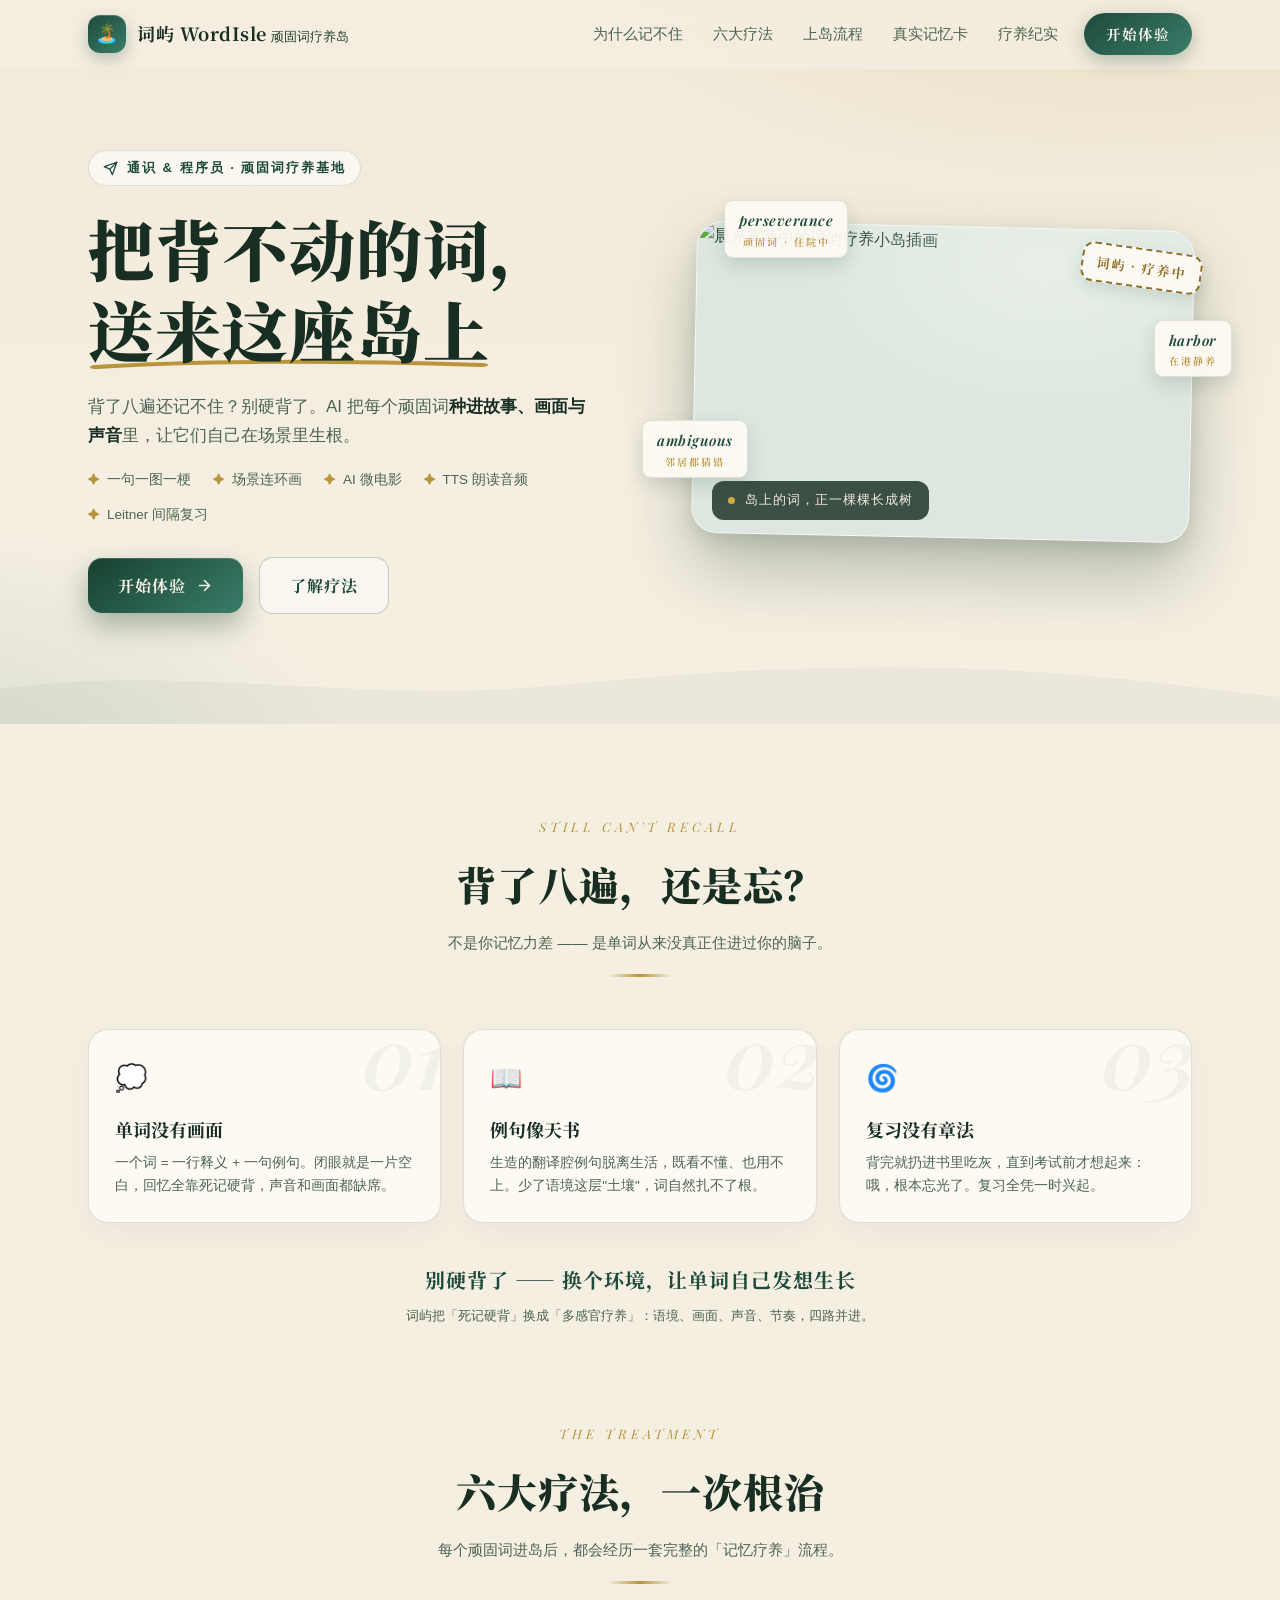
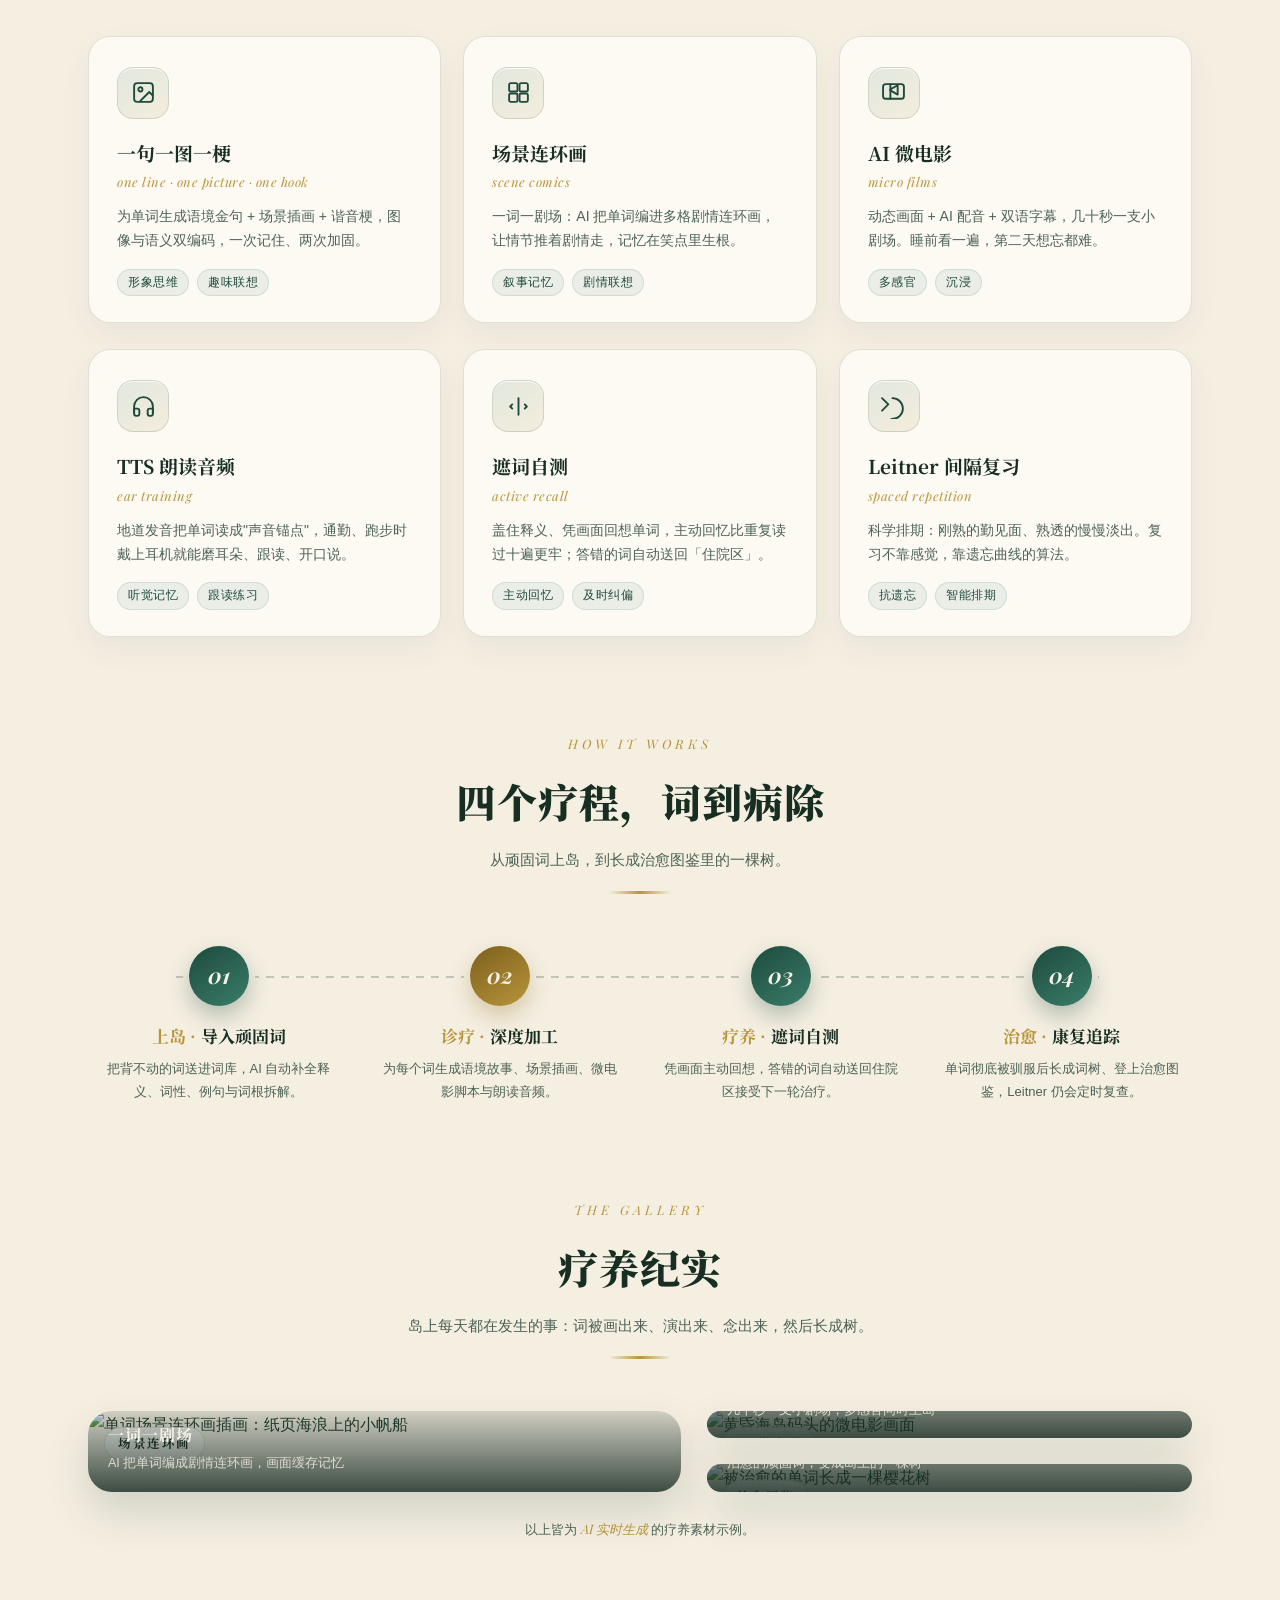
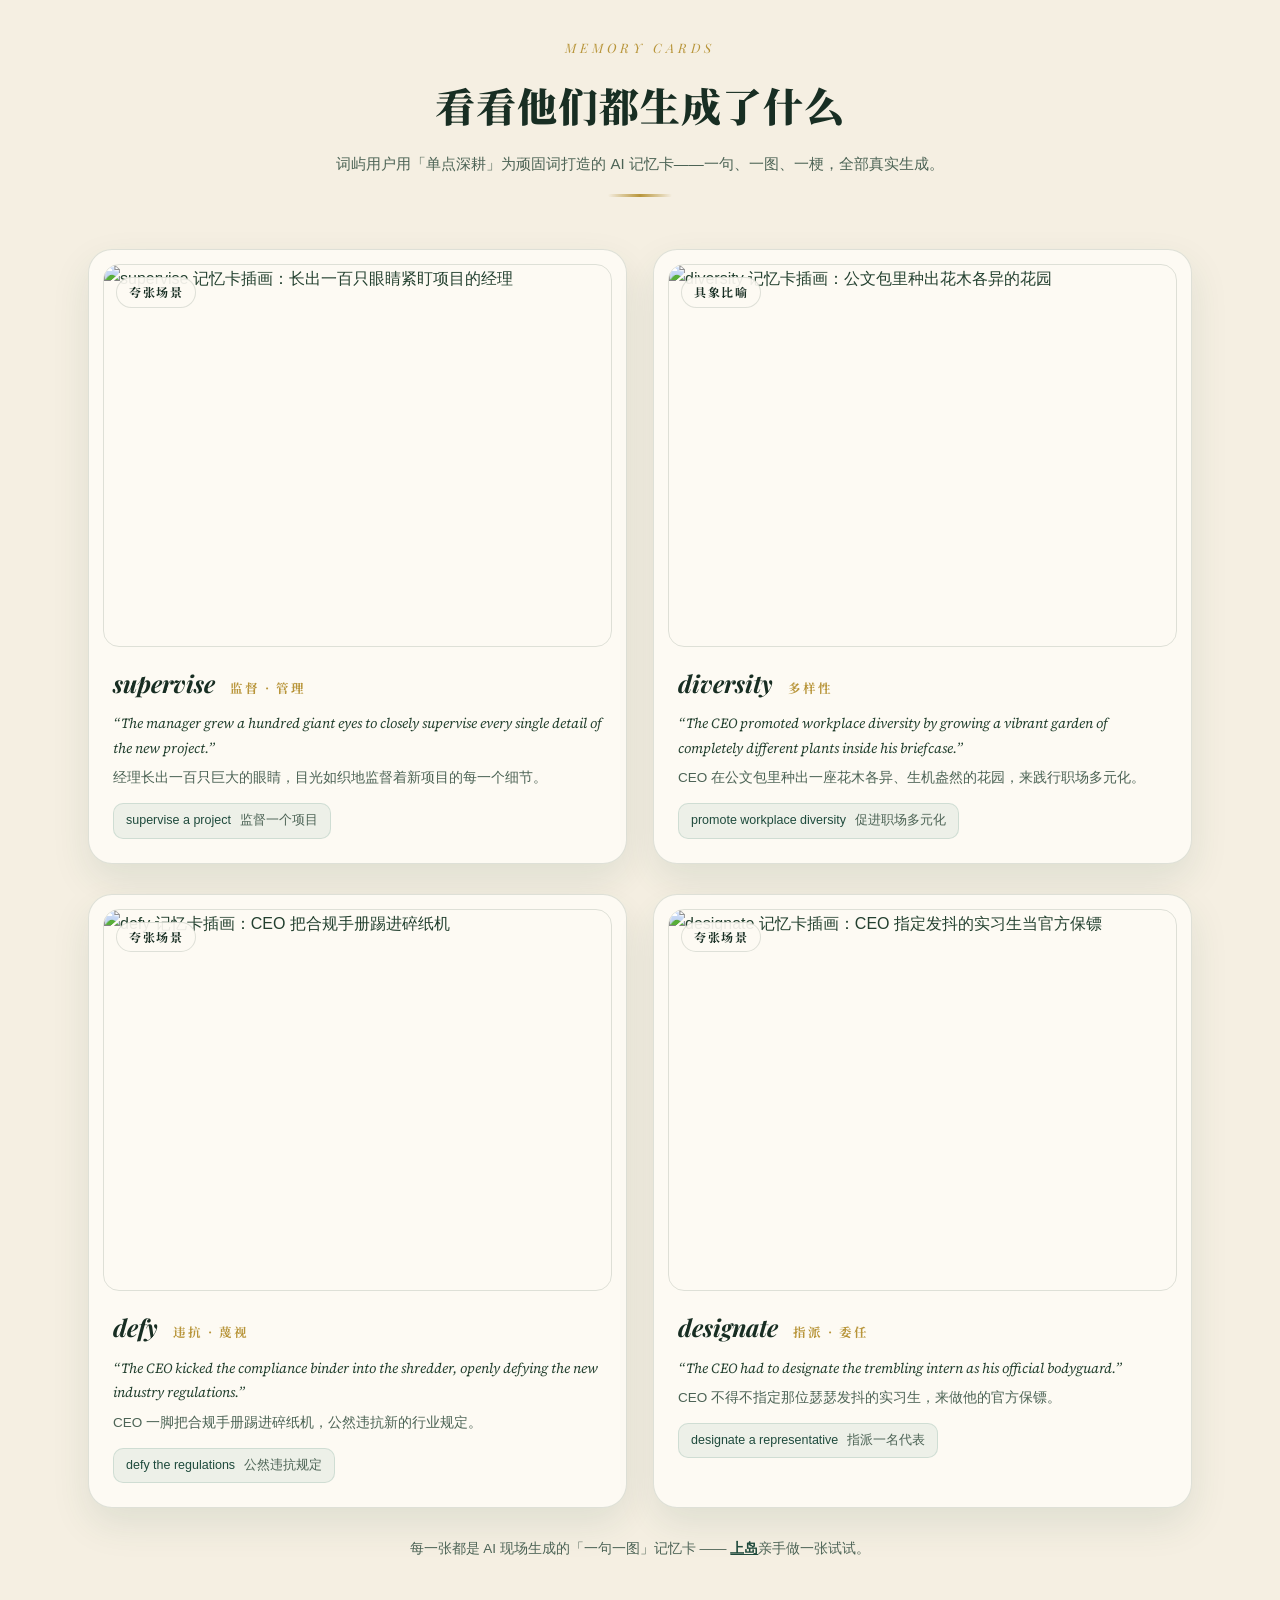
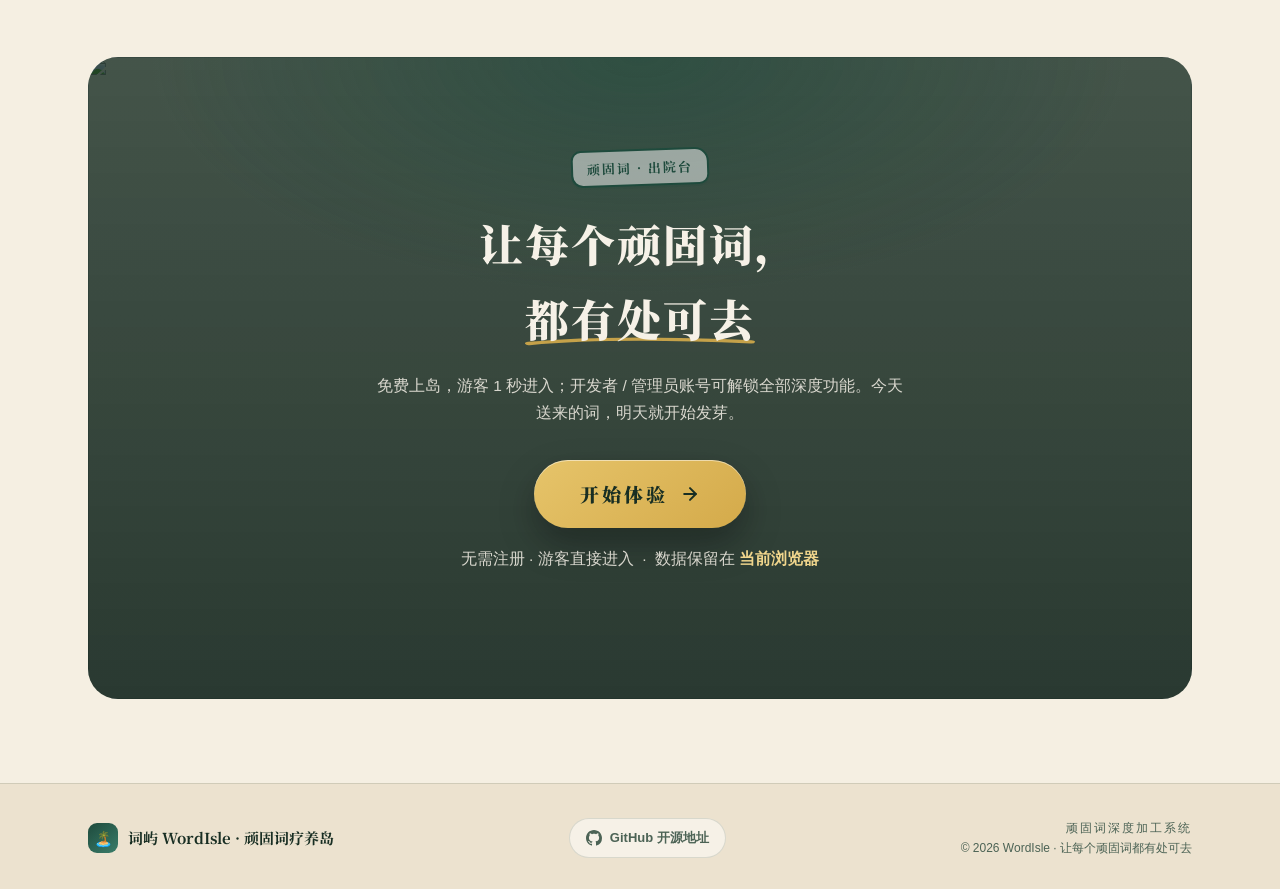
==== mvp/templates/landing.html @ 6ec4ca10 "feat(web): 新增产品落地页 + 登录页统一岛屿图鉴风格 + 桌面侧边栏折叠 - / 改为产品落地页（手绘岛屿图鉴风：hero/痛点/六大疗法/上岛流程/疗养纪实/真实记忆卡/底部开始体验），" ====
<!DOCTYPE html>
<html lang="zh-CN">
<head>
<meta charset="UTF-8">
<meta name="viewport" content="width=device-width, initial-scale=1.0, viewport-fit=cover">
<meta name="theme-color" content="#1e4a3c">
<meta name="description" content="词屿 WordIsle · 顽固词疗养岛 —— 背了八遍还记不住的顽固词，AI 把它们种进故事、画面与声音里生根。">
<link rel="icon" type="image/svg+xml" href="data:image/svg+xml,%3Csvg xmlns='http://www.w3.org/2000/svg' viewBox='0 0 32 32'%3E%3Crect width='32' height='32' rx='7' fill='%233a7d6a'/%3E%3Ccircle cx='22.5' cy='8.5' r='3' fill='%23f0d58c'/%3E%3Cpath d='M9 21.5c0-4.2 3.2-7.5 7-7.5s7 3.3 7 7.5z' fill='%23f5f5f7'/%3E%3Cpath d='M3 26c2.5 0 3.5-2 6-2s3.5 2 6 2 3.5-2 6-2 3.5 2 6 2' stroke='%23f5f5f7' stroke-width='1.6' fill='none' stroke-linecap='round' opacity='0.9'/%3E%3C/svg%3E">
<title>词屿 WordIsle · 顽固词疗养岛</title>
<link rel="preconnect" href="https://fonts.googleapis.com">
<link rel="preconnect" href="https://fonts.gstatic.com" crossorigin>
<link href="https://fonts.googleapis.com/css2?family=Playfair+Display:ital,wght@0,500;0,600;0,700;1,500&family=Source+Serif+4:ital,wght@0,400;0,500;1,400&family=Noto+Serif+SC:wght@500;600;700;900&display=swap" rel="stylesheet">
<style>
  /* ==========================================================
     词屿 WordIsle · 落地页设计系统
     手绘岛屿图鉴 —— 水彩纸 x 木刻版画 x 暖金印章
     ========================================================== */
  :root {
    --paper: #f5efe2;
    --paper-deep: #ece2cf;
    --card: #fdfaf3;
    --ink: #23402f;
    --ink-deep: #182e23;
    --ink-soft: #4c6355;
    --accent: #3a7d6a;
    --accent-deep: #1e4a3c;
    --gold: #b8953a;
    --gold-light: #d4aa4a;
    --gold-soft: rgba(184, 149, 58, 0.14);
    --line: rgba(35, 64, 47, 0.14);
    --line-strong: rgba(35, 64, 47, 0.24);
    --sea: #7fa8a0;
    --ease: cubic-bezier(0.22, 1, 0.36, 1);
    --serif: "Noto Serif SC", "Playfair Display", Georgia, "Songti SC", serif;
    --english: "Playfair Display", Georgia, serif;
  }

  * { box-sizing: border-box; margin: 0; padding: 0; }
  html { scroll-behavior: smooth; }
  body {
    font-family: -apple-system, BlinkMacSystemFont, "Segoe UI", "PingFang SC", "Microsoft YaHei", sans-serif;
    background: var(--paper);
    color: var(--ink);
    line-height: 1.7;
    -webkit-font-smoothing: antialiased;
    -moz-osx-font-smoothing: grayscale;
    overflow-x: hidden;
  }
  /* 水彩纸颗粒肌理 */
  body::before {
    content: ""; position: fixed; inset: 0; z-index: 0; pointer-events: none;
    background-image: url("data:image/svg+xml,%3Csvg viewBox='0 0 256 256' xmlns='http://www.w3.org/2000/svg'%3E%3Cfilter id='n'%3E%3CfeTurbulence type='fractalNoise' baseFrequency='0.85' numOctaves='4' stitchTiles='stitch'/%3E%3C/filter%3E%3Crect width='100%25' height='100%25' filter='url(%23n)' opacity='0.03'/%3E%3C/svg%3E");
    opacity: .7;
  }

  ::selection { background: var(--gold-light); color: var(--ink-deep); }
  img { max-width: 100%; display: block; }
  a { color: inherit; }
  .wrap { max-width: 1160px; margin: 0 auto; padding: 0 28px; }
  section[data-reveal] { scroll-margin-top: 84px; }

  .en { font-family: var(--english); }

  /* 印章徽章（岛屿图鉴的"盖章"气质） */
  .stamp {
    display: inline-flex; align-items: center; gap: 8px;
    font-family: var(--serif); font-weight: 700; font-size: 13px; letter-spacing: 2px;
    color: var(--accent-deep);
    border: 2px solid currentColor;
    padding: 6px 14px 5px;
    border-radius: 10px 14px 10px 12px;
    transform: rotate(-2deg);
    background: rgba(255,255,255,0.5);
    box-shadow: 0 2px 0 rgba(30,74,60,0.12);
  }
  .stamp.gold { color: #a17c28; }

  /* ============================ 顶部导航 ============================ */
  .site-nav {
    position: fixed; inset: 0 0 auto; z-index: 50;
    transition: background .3s var(--ease), box-shadow .3s var(--ease), border-color .3s var(--ease);
    background: rgba(245,239,226,0.72);
    backdrop-filter: blur(14px); -webkit-backdrop-filter: blur(14px);
    border-bottom: 1px solid transparent;
  }
  .site-nav.scrolled {
    background: rgba(249,245,236,0.92);
    border-bottom-color: var(--line);
    box-shadow: 0 6px 24px rgba(30,74,60,0.06);
  }
  .nav-inner {
    max-width: 1160px; margin: 0 auto; padding: 0 28px;
    height: 68px; display: flex; align-items: center; gap: 26px;
  }
  .nav-brand { display: flex; align-items: center; gap: 11px; margin-right: auto; text-decoration: none; }
  .nav-brand .nav-icon {
    width: 38px; height: 38px; flex: none; border-radius: 12px;
    display: flex; align-items: center; justify-content: center; font-size: 19px;
    background: linear-gradient(140deg, var(--accent-deep), var(--accent));
    box-shadow: 0 6px 16px rgba(30,74,60,0.28), inset 0 1px 0 rgba(255,255,255,0.2);
  }
  .nav-brand .nav-name { font-family: var(--serif); font-weight: 700; font-size: 18px; letter-spacing: .5px; color: var(--ink-deep); }
  .nav-brand .nav-name small { display: block; font-size: 10.5px; letter-spacing: 3px; color: var(--ink-soft); font-weight: 600; }
  .nav-links { display: flex; gap: 30px; align-items: center; }
  .nav-links a {
    font-size: 14.5px; color: var(--ink-soft); text-decoration: none; font-weight: 500;
    transition: color .2s var(--ease);
    position: relative;
  }
  .nav-links a::after {
    content: ""; position: absolute; left: 0; bottom: -5px; width: 0; height: 2px;
    background: var(--gold); border-radius: 2px; transition: width .25s var(--ease);
  }
  .nav-links a:hover { color: var(--ink-deep); }
  .nav-links a:hover::after { width: 100%; }

  .nav-cta {
    display: inline-flex; align-items: center; gap: 8px;
    font-family: var(--serif); font-weight: 700; font-size: 14.5px; letter-spacing: 1px;
    color: #f6f1e7; text-decoration: none;
    background: linear-gradient(140deg, var(--accent-deep), var(--accent));
    padding: 9px 22px; border-radius: 999px;
    box-shadow: 0 6px 18px rgba(30,74,60,0.3);
    transition: transform .2s var(--ease), box-shadow .2s var(--ease);
  }
  .nav-cta:hover { transform: translateY(-2px); box-shadow: 0 10px 24px rgba(30,74,60,0.36); }
  .nav-cta:active { transform: translateY(0); }

  /* ============================ Hero ============================ */
  .hero {
    position: relative; z-index: 1;
    padding: 150px 0 110px;
    background:
      radial-gradient(900px 460px at 88% -12%, rgba(184,149,58,0.16), transparent 62%),
      radial-gradient(760px 420px at -8% 108%, rgba(58,125,106,0.16), transparent 62%),
      linear-gradient(180deg, #f2ead9 0%, var(--paper) 70%);
  }
  .hero .wrap { display: grid; grid-template-columns: 1.05fr 0.95fr; gap: 56px; align-items: center; }

  .hero-copy .eyebrow {
    display: inline-flex; align-items: center; gap: 9px;
    font-size: 13px; font-weight: 600; letter-spacing: 2px; color: var(--accent-deep);
    background: rgba(255,255,255,0.6); border: 1px solid var(--line);
    padding: 6px 14px; border-radius: 999px; margin-bottom: 22px;
  }
  .hero-copy .eyebrow svg { width: 15px; height: 15px; }
  .hero h1 {
    font-family: var(--serif);
    font-size: clamp(40px, 5.4vw, 66px);
    font-weight: 900; line-height: 1.22; letter-spacing: 1px;
    color: var(--ink-deep);
  }
  .hero h1 .hl { position: relative; white-space: nowrap; }
  .hero h1 .hl::after {
    content: ""; position: absolute; left: 2px; right: 2px; bottom: 6px; height: 12px;
    background: url("data:image/svg+xml,%3Csvg viewBox='0 0 120 12' xmlns='http://www.w3.org/2000/svg' preserveAspectRatio='none'%3E%3Cpath d='M2 9 C 30 3, 70 2, 118 7' fill='none' stroke='%23b8953a' stroke-width='4' stroke-linecap='round'/%3E%3C/svg%3E") center/100% 100% no-repeat;
    z-index: -1;
  }
  .hero-sub { margin: 24px 0 10px; font-size: 17px; color: var(--ink-soft); max-width: 30em; }
  .hero-sub strong { color: var(--ink-deep); font-weight: 700; }
  .hero-points { list-style: none; display: flex; flex-wrap: wrap; gap: 12px 22px; margin: 18px 0 30px; }
  .hero-points li { font-size: 13.5px; color: var(--ink-soft); display: flex; align-items: center; gap: 7px; }
  .hero-points li::before { content: "✦"; color: var(--gold); font-size: 12px; }

  .btn-row { display: flex; align-items: center; gap: 16px; flex-wrap: wrap; }
  .btn {
    display: inline-flex; align-items: center; gap: 10px;
    font-family: var(--serif); font-weight: 700; font-size: 16px; letter-spacing: 1px;
    text-decoration: none; border-radius: 14px; cursor: pointer;
    padding: 14px 30px; transition: transform .2s var(--ease), box-shadow .2s var(--ease), background .2s;
    border: none;
  }
  .btn svg { width: 17px; height: 17px; transition: transform .25s var(--ease); }
  .btn-primary {
    color: #f7f2e6;
    background: linear-gradient(140deg, #17402f, var(--accent));
    box-shadow: 0 12px 28px rgba(23,64,47,0.35), inset 0 1px 0 rgba(255,255,255,0.16);
  }
  .btn-primary:hover { transform: translateY(-3px); box-shadow: 0 16px 34px rgba(23,64,47,0.42); }
  .btn-primary:hover svg { transform: translateX(3px); }
  .btn-ghost {
    color: var(--accent-deep);
    background: rgba(255,255,255,0.5);
    border: 1.5px solid var(--line-strong);
  }
  .btn-ghost:hover { background: #fff; transform: translateY(-3px); box-shadow: 0 10px 24px rgba(30,74,60,0.1); }

  /* Hero 右侧 —— 岛屿插画卡 */
  .hero-art { position: relative; }
  .hero-art .frame {
    position: relative; border-radius: 26px; overflow: hidden;
    border: 1px solid rgba(255,255,255,0.7);
    box-shadow: 0 34px 70px rgba(23,57,41,0.28), 0 8px 20px rgba(23,57,41,0.12);
    transform: rotate(1.2deg);
    background: #dde7df;
  }
  .hero-art .frame::after { /* 画框内纸张颗粒光晕 */
    content: ""; position: absolute; inset: 0;
    background: radial-gradient(420px 260px at 70% 12%, rgba(255,255,255,0.35), transparent 60%);
    pointer-events: none;
  }
  .hero-art .frame img { width: 100%; aspect-ratio: 16/10; object-fit: cover; }
  .hero-art .caption {
    position: absolute; left: 18px; bottom: 18px; z-index: 2;
    display: flex; align-items: center; gap: 10px;
    background: rgba(24,46,35,0.82); color: #f2ead9;
    padding: 9px 16px; border-radius: 12px; font-size: 12.5px; letter-spacing: 1px;
    backdrop-filter: blur(6px);
  }
  .hero-art .caption .dot { width: 7px; height: 7px; border-radius: 50%; background: var(--gold-light); }

  .art-stamp { /* 盖在画框上的章 */
    position: absolute; top: 22px; right: -10px; z-index: 3;
    transform: rotate(8deg);
    font-family: var(--serif); font-weight: 700; font-size: 13px; letter-spacing: 2px;
    color: #8f6f2a;
    border: 2px dashed currentColor; border-radius: 12px;
    padding: 7px 13px;
    background: rgba(253,250,243,0.92);
    box-shadow: 0 6px 16px rgba(30,74,60,0.14);
  }

  /* 漂浮单词纸条 */
  .word-chip {
    position: absolute; z-index: 3;
    display: inline-block;
    font-family: var(--english); font-style: italic; font-weight: 600;
    color: var(--accent-deep);
    background: rgba(253,250,243,0.94);
    border: 1px solid var(--line);
    border-radius: 9px; padding: 7px 14px;
    font-size: 14.5px; letter-spacing: .5px;
    box-shadow: 0 8px 18px rgba(30,74,60,0.16);
    animation: drift 6.5s ease-in-out infinite;
  }
  .word-chip small { display: block; text-align: center; font-family: var(--serif); font-size: 10px; font-style: normal; color: var(--gold); letter-spacing: 2px; }
  .chip-1 { top: -26px; left: 6%; animation-delay: -1.2s; }
  .chip-2 { bottom: 60px; left: -52px; animation-delay: -3.8s; }
  .chip-3 { top: 30%; right: -40px; animation-delay: -2.4s; }
  @keyframes drift {
    0%, 100% { transform: translateY(0) rotate(-1.5deg); }
    50%      { transform: translateY(-9px) rotate(1.5deg); }
  }

  /* 底部海浪剪影 */
  .hero .sea {
    position: absolute; left: 0; right: 0; bottom: -1px; z-index: 1;
    height: 96px; pointer-events: none; opacity: .9;
  }
  .hero .sea .wave { fill: rgba(23,57,41,0.05); animation: waveDrift 12s ease-in-out infinite alternate; }
  @keyframes waveDrift { from { transform: translateX(-16px); } to { transform: translateX(16px); } }

  /* ============================ 分区标题 ============================ */
  .sec-head { text-align: center; max-width: 620px; margin: 0 auto 52px; }
  .sec-eyebrow {
    font-family: var(--english); font-size: 13px; letter-spacing: 4px; text-transform: uppercase;
    color: var(--gold); font-style: italic; display: block; margin-bottom: 12px;
  }
  .sec-head h2 { font-family: var(--serif); font-size: clamp(28px, 3.6vw, 40px); font-weight: 900; letter-spacing: 1px; color: var(--ink-deep); }
  .sec-head p { margin-top: 12px; color: var(--ink-soft); font-size: 15px; }
  .sec-head .rule {
    width: 64px; height: 3px; margin: 18px auto 0; border-radius: 3px;
    background: linear-gradient(90deg, transparent, var(--gold), transparent);
  }

  /* ============================ 痛点带 ============================ */
  .pain { position: relative; z-index: 1; background: var(--paper); padding: 92px 0 0; }
  .pain-grid { display: grid; grid-template-columns: repeat(3, 1fr); gap: 22px; }
  .pain-card {
    background: var(--card); border: 1px solid var(--line);
    border-radius: 20px; padding: 26px 26px 24px;
    box-shadow: 0 10px 26px rgba(30,74,60,0.05);
    position: relative; overflow: hidden;
  }
  .pain-card::before {
    content: attr(data-no); position: absolute; right: -6px; top: -18px;
    font-family: var(--english); font-style: italic; font-size: 86px; font-weight: 600;
    color: rgba(30,74,60,0.05); line-height: 1;
  }
  .pain-card .pain-icon { font-size: 26px; margin-bottom: 14px; display: block; }
  .pain-card h3 { font-family: var(--serif); font-size: 18px; font-weight: 700; color: var(--ink-deep); margin-bottom: 8px; }
  .pain-card p { font-size: 13.5px; color: var(--ink-soft); }
  .pain-turn {
    margin-top: 40px; text-align: center; font-family: var(--serif);
    font-size: 20px; font-weight: 700; color: var(--accent-deep); letter-spacing: 1px;
  }
  .pain-turn small { display: block; font-family: -apple-system, BlinkMacSystemFont, "Segoe UI", "PingFang SC", sans-serif; font-size: 13px; font-weight: 500; color: var(--ink-soft); margin-top: 8px; letter-spacing: 0; }

  /* ============================ 疗法（核心特色） ============================ */
  .therapy { position: relative; z-index: 1; padding: 96px 0 0; }
  .therapy-grid { display: grid; grid-template-columns: repeat(3, 1fr); gap: 26px 22px; }
  .tx-card {
    background: var(--card); border: 1px solid var(--line);
    border-radius: 22px; padding: 30px 28px 26px;
    position: relative;
    box-shadow: 0 12px 30px rgba(30,74,60,0.06);
    transition: transform .3s var(--ease), box-shadow .3s var(--ease), border-color .3s;
  }
  .tx-card:hover { transform: translateY(-6px); box-shadow: 0 22px 44px rgba(30,74,60,0.12); border-color: rgba(184,149,58,0.4); }
  .tx-icon {
    width: 52px; height: 52px; border-radius: 16px;
    display: flex; align-items: center; justify-content: center;
    background: linear-gradient(145deg, rgba(58,125,106,0.14), rgba(184,149,58,0.12));
    border: 1px solid var(--line);
    color: var(--accent-deep); margin-bottom: 18px;
    box-shadow: inset 0 1px 0 rgba(255,255,255,0.8);
  }
  .tx-icon svg { width: 25px; height: 25px; }
  .tx-card h3 { font-family: var(--serif); font-size: 19px; font-weight: 700; color: var(--ink-deep); }
  .tx-card .tx-en { font-family: var(--english); font-style: italic; font-size: 13px; color: var(--gold); letter-spacing: .5px; display: block; margin-top: 2px; }
  .tx-card p { margin-top: 12px; font-size: 14px; color: var(--ink-soft); }
  .tx-tags { margin-top: 16px; display: flex; flex-wrap: wrap; gap: 8px; }
  .tx-tags span {
    font-size: 11.5px; color: var(--accent-deep);
    background: rgba(58,125,106,0.09); border: 1px solid rgba(58,125,106,0.16);
    border-radius: 999px; padding: 3px 10px; letter-spacing: .5px;
  }

  /* ============================ 工作原理 ============================ */
  .process { position: relative; z-index: 1; padding: 96px 0 0; }
  .proc-track { position: relative; display: grid; grid-template-columns: repeat(4, 1fr); gap: 20px; }
  .proc-track::before { /* 连接线 */
    content: ""; position: absolute; top: 30px; left: 8%; right: 8%;
    height: 2px; background: repeating-linear-gradient(90deg, var(--line-strong) 0 8px, transparent 8px 15px);
  }
  .proc-step { position: relative; text-align: center; padding: 0 8px; }
  .proc-num {
    width: 60px; height: 60px; margin: 0 auto 16px; position: relative; z-index: 1;
    border-radius: 50%;
    display: flex; align-items: center; justify-content: center;
    font-family: var(--english); font-style: italic; font-weight: 700; font-size: 22px;
    color: #f6f1e7;
    background: linear-gradient(145deg, var(--accent-deep), var(--accent));
    box-shadow: 0 10px 22px rgba(30,74,60,0.3), 0 0 0 6px var(--paper);
  }
  .proc-step:nth-child(2) .proc-num { background: linear-gradient(145deg, #7c5f1d, var(--gold)); box-shadow: 0 10px 22px rgba(140,105,30,0.3), 0 0 0 6px var(--paper); }
  .proc-step h3 { font-family: var(--serif); font-size: 17px; font-weight: 700; color: var(--ink-deep); }
  .proc-step h3 span { color: var(--gold); margin-right: 5px; }
  .proc-step p { margin-top: 8px; font-size: 13px; color: var(--ink-soft); }

  /* ============================ 疗养纪实 ============================ */
  .gallery { position: relative; z-index: 1; padding: 96px 0 0; }
  .gallery-grid { display: grid; grid-template-columns: 1.1fr 0.9fr; gap: 26px; }
  .gal-card { position: relative; border-radius: 24px; overflow: hidden; box-shadow: 0 20px 44px rgba(23,57,41,0.16); }
  .gal-card.big { grid-row: span 2; }
  .gal-card img { width: 100%; height: 100%; object-fit: cover; transition: transform .6s var(--ease); }
  .gal-card:hover img { transform: scale(1.04); }
  .gal-card .gal-tag {
    position: absolute; top: 16px; left: 16px; z-index: 2;
    font-family: var(--serif); font-size: 12.5px; font-weight: 700; letter-spacing: 1.5px;
    color: var(--ink-deep); background: rgba(253,250,243,0.92);
    border: 1px solid var(--line); border-radius: 999px; padding: 5px 13px;
  }
  .gal-card .gal-cap {
    position: absolute; left: 0; right: 0; bottom: 0; z-index: 2;
    padding: 30px 20px 16px;
    background: linear-gradient(180deg, transparent, rgba(20,40,31,0.82));
    color: #f6f1e7;
  }
  .gal-card .gal-cap strong { display: block; font-family: var(--serif); font-size: 16px; letter-spacing: 1px; }
  .gal-card .gal-cap span { font-size: 12.5px; opacity: .82; }
  .gallery .gal-note { text-align: center; margin-top: 26px; font-size: 13px; color: var(--ink-soft); }
  .gallery .gal-note em { font-family: var(--english); color: var(--gold); font-style: italic; }

  /* ============================ 真实记忆卡 ============================ */
  .cards { position: relative; z-index: 1; padding: 96px 0 0; }
  .cards-grid { display: grid; grid-template-columns: repeat(2, 1fr); gap: 30px 26px; }
  .mc {
    background: var(--card);
    border: 1px solid var(--line);
    border-radius: 24px;
    padding: 14px 14px 20px;
    box-shadow: 0 16px 38px rgba(30, 74, 60, 0.10);
    transition: transform .35s var(--ease), box-shadow .35s var(--ease);
  }
  .mc:nth-child(odd)  { transform: rotate(-1deg); }
  .mc:nth-child(even) { transform: rotate(1deg); }
  .mc:hover { transform: rotate(0) translateY(-6px); box-shadow: 0 26px 52px rgba(30, 74, 60, 0.16); }
  .mc-frame { position: relative; border-radius: 16px; overflow: hidden; border: 1px solid var(--line); }
  .mc-frame img { width: 100%; aspect-ratio: 4/3; object-fit: cover; }
  .mc-tag {
    position: absolute; top: 12px; left: 12px;
    font-family: var(--serif); font-size: 12px; font-weight: 700; letter-spacing: 1.5px;
    color: var(--ink-deep); background: rgba(253, 250, 243, 0.92);
    border: 1px solid var(--line); border-radius: 999px; padding: 4px 12px;
  }
  .mc-body { padding: 16px 10px 4px; }
  .mc-word { font-family: var(--english); font-style: italic; font-weight: 700; font-size: 24px; color: var(--ink-deep); }
  .mc-word small { font-family: var(--serif); font-style: normal; font-size: 12.5px; color: var(--gold); letter-spacing: 2px; margin-left: 9px; }
  .mc-en {
    margin-top: 8px;
    font-family: "Source Serif 4", var(--serif); font-style: italic; font-size: 14px;
    color: var(--ink); line-height: 1.75;
  }
  .mc-zh { margin-top: 7px; font-size: 13.5px; color: var(--ink-soft); }
  .mc-colloc {
    margin-top: 13px; display: inline-flex; align-items: center; gap: 9px; flex-wrap: wrap;
    font-size: 12.5px; color: var(--accent-deep);
    background: rgba(58, 125, 106, 0.08); border: 1px solid rgba(58, 125, 106, 0.16);
    border-radius: 10px; padding: 6px 12px;
  }
  .mc-colloc i { font-style: normal; color: var(--ink-soft); }
  .cards-note { text-align: center; margin-top: 30px; font-size: 13.5px; color: var(--ink-soft); }
  .cards-note a { color: var(--accent-deep); font-weight: 600; }
  @media (max-width: 760px) {
    .cards-grid { grid-template-columns: 1fr; }
  }

  /* ============================ 最终 CTA ============================ */
  .cta-final { position: relative; z-index: 1; padding: 96px 0 84px; }
  .cta-panel {
    position: relative; border-radius: 30px; overflow: hidden;
    padding: 92px 30px;
    text-align: center; color: #f6f1e7;
  }
  .cta-panel .bg { position: absolute; inset: 0; }
  .cta-panel .bg img { width: 100%; height: 100%; object-fit: cover; }
  .cta-panel .veil {
    position: absolute; inset: 0;
    background:
      radial-gradient(700px 340px at 50% 0%, rgba(30,74,60,0.55), transparent 70%),
      linear-gradient(180deg, rgba(18,40,30,0.78), rgba(13,32,24,0.88));
  }
  .cta-inner { position: relative; z-index: 2; max-width: 640px; margin: 0 auto; }
  .cta-inner h2 { font-family: var(--serif); font-size: clamp(30px, 4vw, 44px); font-weight: 900; letter-spacing: 2px; }
  .cta-inner h2 .hl { position: relative; white-space: nowrap; }
  .cta-inner h2 .hl::after {
    content: ""; position: absolute; left: 0; right: 0; bottom: 4px; height: 10px;
    background: url("data:image/svg+xml,%3Csvg viewBox='0 0 120 12' xmlns='http://www.w3.org/2000/svg' preserveAspectRatio='none'%3E%3Cpath d='M2 9 C 30 3, 70 2, 118 7' fill='none' stroke='%23d4aa4a' stroke-width='4' stroke-linecap='round'/%3E%3C/svg%3E") center/100% 100% no-repeat;
    z-index: -1; opacity: .9;
  }
  .cta-inner > p { margin: 18px auto 34px; font-size: 15.5px; color: rgba(246,241,231,0.85); max-width: 34em; }
  .btn-gold {
    display: inline-flex; align-items: center; gap: 12px;
    font-family: var(--serif); font-weight: 900; font-size: 19px; letter-spacing: 3px;
    color: var(--ink-deep); text-decoration: none;
    background: linear-gradient(140deg, #e6c46a, var(--gold-light));
    padding: 18px 46px; border-radius: 999px;
    box-shadow: 0 16px 36px rgba(0,0,0,0.32), inset 0 1px 0 rgba(255,255,255,0.5);
    transition: transform .2s var(--ease), box-shadow .2s var(--ease);
  }
  .btn-gold:hover { transform: translateY(-3px) scale(1.02); box-shadow: 0 22px 44px rgba(0,0,0,0.4), inset 0 1px 0 rgba(255,255,255,0.5); }
  .btn-gold svg { width: 20px; height: 20px; transition: transform .25s var(--ease); }
  .btn-gold:hover svg { transform: translateX(4px); }
  .cta-note { margin-top: 22px; font-size: 13px; color: rgba(246,241,231,0.72); }
  .cta-note b { color: #f0d58c; font-weight: 600; }

  /* ============================ 页脚 ============================ */
  .site-footer {
    position: relative; z-index: 1;
    border-top: 1px solid var(--line);
    background: var(--paper-deep);
    padding: 34px 0 calc(30px + env(safe-area-inset-bottom));
  }
  .footer-inner {
    max-width: 1160px; margin: 0 auto; padding: 0 28px;
    display: flex; align-items: center; justify-content: space-between; gap: 16px; flex-wrap: wrap;
  }
  .footer-brand { display: flex; align-items: center; gap: 10px; font-family: var(--serif); font-weight: 700; color: var(--ink-deep); font-size: 15px; }
  .footer-brand .nav-icon {
    width: 30px; height: 30px; border-radius: 9px; display: flex; align-items: center; justify-content: center; font-size: 15px;
    background: linear-gradient(140deg, var(--accent-deep), var(--accent));
  }
  .footer-meta { text-align: right; }
  .footer-meta p { font-size: 12px; color: var(--ink-soft); }
  .footer-meta p:first-child { letter-spacing: 2px; }
  .footer-gh {
    display: inline-flex; align-items: center; gap: 8px;
    font-size: 13px; font-weight: 600; color: var(--ink-soft); text-decoration: none;
    padding: 8px 16px; border: 1px solid var(--line); border-radius: 999px;
    background: rgba(255, 255, 255, 0.5);
    transition: color .2s var(--ease), border-color .2s var(--ease), transform .2s var(--ease);
  }
  .footer-gh svg { width: 16px; height: 16px; }
  .footer-gh:hover { color: var(--ink-deep); border-color: var(--accent); transform: translateY(-2px); }

  /* ============================ 进场动画 ============================ */
  [data-reveal] { opacity: 0; transform: translateY(26px); transition: opacity .7s var(--ease), transform .7s var(--ease); }
  [data-reveal].in { opacity: 1; transform: none; }
  [data-reveal="left"] { transform: translateX(-30px); }
  [data-reveal="right"] { transform: translateX(30px); }
  [data-reveal].in { transform: none; }

  /* ============================ 响应式 ============================ */
  @media (max-width: 1024px) {
    .hero .wrap { grid-template-columns: 1fr; gap: 44px; }
    .hero-art { max-width: 620px; margin: 0 auto; }
    .hero-art .frame { transform: none; }
    .chip-2 { left: -10px; }
    .chip-3 { right: -10px; }
    .therapy-grid { grid-template-columns: repeat(2, 1fr); }
  }
  @media (max-width: 880px) {
    .nav-links { display: none; }
    .pain-grid { grid-template-columns: 1fr; }
    .proc-track { grid-template-columns: 1fr 1fr; row-gap: 36px; }
    .proc-track::before { display: none; }
    .gallery-grid { grid-template-columns: 1fr; }
    .gal-card.big { grid-row: auto; }
    .gal-card img { height: 260px; }
    .cta-panel { padding: 70px 22px; }
  }
  @media (max-width: 560px) {
    .wrap { padding: 0 20px; }
    .nav-inner { padding: 0 20px; height: 62px; }
    .hero { padding: 118px 0 80px; }
    .hero h1 { font-size: 38px; }
    .hero-points { gap: 10px 14px; }
    .btn { width: 100%; justify-content: center; }
    .therapy-grid { grid-template-columns: 1fr; }
    .proc-track { grid-template-columns: 1fr; }
    .footer-inner { justify-content: center; text-align: center; }
    .footer-meta { text-align: center; }
  }

  @media (prefers-reduced-motion: reduce) {
    html { scroll-behavior: auto; }
    *, *::before, *::after {
      animation-duration: 0.01ms !important;
      animation-iteration-count: 1 !important;
      transition-duration: 0.01ms !important;
    }
    [data-reveal] { opacity: 1 !important; transform: none !important; }
  }
</style>
</head>
<body>

<!-- ============================ 导航 ============================ -->
<header class="site-nav" id="site-nav">
  <div class="nav-inner">
    <a class="nav-brand" href="#top" aria-label="词屿 WordIsle 首页">
      <div class="nav-icon">🏝️</div>
      <div>
        <span class="nav-name">词屿 WordIsle</span>
        <small>顽固词疗养岛</small>
      </div>
    </a>
    <nav class="nav-links" aria-label="页面导航">
      <a href="#pain">为什么记不住</a>
      <a href="#therapy">六大疗法</a>
      <a href="#how">上岛流程</a>
      <a href="#showcase">真实记忆卡</a>
      <a href="#gallery">疗养纪实</a>
    </nav>
    <a class="nav-cta" href="/login">开始体验</a>
  </div>
</header>

<main id="top">
  <!-- ============================ Hero ============================ -->
  <section class="hero">
    <div class="wrap">
      <div class="hero-copy">
        <span class="eyebrow">
          <svg viewBox="0 0 24 24" fill="none" stroke="currentColor" stroke-width="2" stroke-linecap="round" stroke-linejoin="round"><path d="M22 2 11 13"/><path d="M22 2 15 22l-4-9-9-4Z"/></svg>
          通识 & 程序员 · 顽固词疗养基地
        </span>
        <h1>把背不动的词，<br><span class="hl">送来这座岛上</span></h1>
        <p class="hero-sub">背了八遍还记不住？别硬背了。AI 把每个顽固词<strong>种进故事、画面与声音</strong>里，让它们自己在场景里生根。</p>
        <ul class="hero-points">
          <li>一句一图一梗</li>
          <li>场景连环画</li>
          <li>AI 微电影</li>
          <li>TTS 朗读音频</li>
          <li>Leitner 间隔复习</li>
        </ul>
        <div class="btn-row">
          <a class="btn btn-primary" href="/login">开始体验
            <svg viewBox="0 0 24 24" fill="none" stroke="currentColor" stroke-width="2.2" stroke-linecap="round" stroke-linejoin="round"><path d="M5 12h14"/><path d="m12 5 7 7-7 7"/></svg>
          </a>
          <a class="btn btn-ghost" href="#therapy">了解疗法</a>
        </div>
      </div>

      <div class="hero-art">
        <span class="word-chip chip-1">perseverance<small>顽固词 · 住院中</small></span>
        <span class="word-chip chip-2">ambiguous<small>邻居都猜错</small></span>
        <span class="word-chip chip-3">harbor<small>在港静养</small></span>
        <div class="frame">
          <img src="/static/images/landing-hero.jpg" alt="晨光雾海中的词屿疗养小岛插画" fetchpriority="high">
        </div>
        <span class="art-stamp">词屿 · 疗养中</span>
        <div class="caption"><span class="dot"></span>岛上的词，正一棵棵长成树</div>
      </div>
    </div>
    <svg class="sea" viewBox="0 0 1440 96" preserveAspectRatio="none" aria-hidden="true">
      <path class="wave" d="M0 60 C 180 34, 360 76, 560 56 S 960 30, 1160 54 S 1360 80, 1440 58 L 1440 96 L 0 96 Z"/>
    </svg>
  </section>

  <!-- ============================ 痛点 ============================ -->
  <section class="pain" id="pain" aria-label="为什么记不住单词">
    <div class="wrap">
      <div class="sec-head" data-reveal>
        <span class="sec-eyebrow">still can't recall</span>
        <h2>背了八遍，还是忘？</h2>
        <p>不是你记忆力差 —— 是单词从来没真正住进过你的脑子。</p>
        <div class="rule"></div>
      </div>
      <div class="pain-grid">
        <div class="pain-card" data-reveal data-no="01">
          <span class="pain-icon">💭</span>
          <h3>单词没有画面</h3>
          <p>一个词 = 一行释义 + 一句例句。闭眼就是一片空白，回忆全靠死记硬背，声音和画面都缺席。</p>
        </div>
        <div class="pain-card" data-reveal data-no="02">
          <span class="pain-icon">📖</span>
          <h3>例句像天书</h3>
          <p>生造的翻译腔例句脱离生活，既看不懂、也用不上。少了语境这层"土壤"，词自然扎不了根。</p>
        </div>
        <div class="pain-card" data-reveal data-no="03">
          <span class="pain-icon">🌀</span>
          <h3>复习没有章法</h3>
          <p>背完就扔进书里吃灰，直到考试前才想起来：哦，根本忘光了。复习全凭一时兴起。</p>
        </div>
      </div>
      <p class="pain-turn" data-reveal>别硬背了 —— 换个环境，让单词自己发想生长
        <small>词屿把「死记硬背」换成「多感官疗养」：语境、画面、声音、节奏，四路并进。</small>
      </p>
    </div>
  </section>

  <!-- ============================ 核心疗法 ============================ -->
  <section class="therapy" id="therapy" aria-label="核心特色">
    <div class="wrap">
      <div class="sec-head" data-reveal>
        <span class="sec-eyebrow">the treatment</span>
        <h2>六大疗法，一次根治</h2>
        <p>每个顽固词进岛后，都会经历一套完整的「记忆疗养」流程。</p>
        <div class="rule"></div>
      </div>
      <div class="therapy-grid">
        <article class="tx-card" data-reveal>
          <div class="tx-icon">
            <svg viewBox="0 0 24 24" fill="none" stroke="currentColor" stroke-width="1.8" stroke-linecap="round" stroke-linejoin="round"><rect x="3" y="3" width="18" height="18" rx="3"/><circle cx="9" cy="9" r="2"/><path d="m21 15-3.5-3.5L9 20"/></svg>
          </div>
          <h3>一句一图一梗</h3>
          <span class="tx-en">one line · one picture · one hook</span>
          <p>为单词生成语境金句 + 场景插画 + 谐音梗，图像与语义双编码，一次记住、两次加固。</p>
          <div class="tx-tags"><span>形象思维</span><span>趣味联想</span></div>
        </article>

        <article class="tx-card" data-reveal>
          <div class="tx-icon">
            <svg viewBox="0 0 24 24" fill="none" stroke="currentColor" stroke-width="1.8" stroke-linecap="round" stroke-linejoin="round"><rect x="3" y="3" width="8" height="8" rx="1.5"/><rect x="13" y="3" width="8" height="8" rx="1.5"/><rect x="3" y="13" width="8" height="8" rx="1.5"/><rect x="13" y="13" width="8" height="8" rx="1.5"/></svg>
          </div>
          <h3>场景连环画</h3>
          <span class="tx-en">scene comics</span>
          <p>一词一剧场：AI 把单词编进多格剧情连环画，让情节推着剧情走，记忆在笑点里生根。</p>
          <div class="tx-tags"><span>叙事记忆</span><span>剧情联想</span></div>
        </article>

        <article class="tx-card" data-reveal>
          <div class="tx-icon">
            <svg viewBox="0 0 24 24" fill="none" stroke="currentColor" stroke-width="1.8" stroke-linecap="round" stroke-linejoin="round"><rect x="2" y="4" width="20" height="14" rx="2.5"/><path d="M9 4v14"/><path d="m9 9 7-4v9l-7-4"/></svg>
          </div>
          <h3>AI 微电影</h3>
          <span class="tx-en">micro films</span>
          <p>动态画面 + AI 配音 + 双语字幕，几十秒一支小剧场。睡前看一遍，第二天想忘都难。</p>
          <div class="tx-tags"><span>多感官</span><span>沉浸</span></div>
        </article>

        <article class="tx-card" data-reveal>
          <div class="tx-icon">
            <svg viewBox="0 0 24 24" fill="none" stroke="currentColor" stroke-width="1.8" stroke-linecap="round" stroke-linejoin="round"><path d="M3 18v-6a9 9 0 0 1 18 0v6"/><path d="M21 19a2 2 0 0 1-2 2h-1a2 2 0 0 1-2-2v-3a2 2 0 0 1 2-2h3zM3 19a2 2 0 0 0 2 2h1a2 2 0 0 0 2-2v-3a2 2 0 0 0-2-2H3z"/></svg>
          </div>
          <h3>TTS 朗读音频</h3>
          <span class="tx-en">ear training</span>
          <p>地道发音把单词读成"声音锚点"，通勤、跑步时戴上耳机就能磨耳朵、跟读、开口说。</p>
          <div class="tx-tags"><span>听觉记忆</span><span>跟读练习</span></div>
        </article>

        <article class="tx-card" data-reveal>
          <div class="tx-icon">
            <svg viewBox="0 0 24 24" fill="none" stroke="currentColor" stroke-width="1.8" stroke-linecap="round" stroke-linejoin="round"><path d="M12 4v16"/><path d="m6 10-2 2 2 2M18 10l2 2-2 2"/></svg>
          </div>
          <h3>遮词自测</h3>
          <span class="tx-en">active recall</span>
          <p>盖住释义、凭画面回想单词，主动回忆比重复读过十遍更牢；答错的词自动送回「住院区」。</p>
          <div class="tx-tags"><span>主动回忆</span><span>及时纠偏</span></div>
        </article>

        <article class="tx-card" data-reveal>
          <div class="tx-icon">
            <svg viewBox="0 0 24 24" fill="none" stroke="currentColor" stroke-width="1.8" stroke-linecap="round" stroke-linejoin="round"><path d="m1 4 6 6-6 6"/><path d="M11 4a10 10 0 1 1 0 20h-1"/></svg>
          </div>
          <h3>Leitner 间隔复习</h3>
          <span class="tx-en">spaced repetition</span>
          <p>科学排期：刚熟的勤见面、熟透的慢慢淡出。复习不靠感觉，靠遗忘曲线的算法。</p>
          <div class="tx-tags"><span>抗遗忘</span><span>智能排期</span></div>
        </article>
      </div>
    </div>
  </section>

  <!-- ============================ 上岛流程 ============================ -->
  <section class="process" id="how" aria-label="上岛流程">
    <div class="wrap">
      <div class="sec-head" data-reveal>
        <span class="sec-eyebrow">how it works</span>
        <h2>四个疗程，词到病除</h2>
        <p>从顽固词上岛，到长成治愈图鉴里的一棵树。</p>
        <div class="rule"></div>
      </div>
      <div class="proc-track">
        <div class="proc-step" data-reveal>
          <div class="proc-num">01</div>
          <h3><span>上岛 ·</span>导入顽固词</h3>
          <p>把背不动的词送进词库，AI 自动补全释义、词性、例句与词根拆解。</p>
        </div>
        <div class="proc-step" data-reveal>
          <div class="proc-num">02</div>
          <h3><span>诊疗 ·</span>深度加工</h3>
          <p>为每个词生成语境故事、场景插画、微电影脚本与朗读音频。</p>
        </div>
        <div class="proc-step" data-reveal>
          <div class="proc-num">03</div>
          <h3><span>疗养 ·</span>遮词自测</h3>
          <p>凭画面主动回想，答错的词自动送回住院区接受下一轮治疗。</p>
        </div>
        <div class="proc-step" data-reveal>
          <div class="proc-num">04</div>
          <h3><span>治愈 ·</span>康复追踪</h3>
          <p>单词彻底被驯服后长成词树、登上治愈图鉴，Leitner 仍会定时复查。</p>
        </div>
      </div>
    </div>
  </section>

  <!-- ============================ 疗养纪实 ============================ -->
  <section class="gallery" id="gallery" aria-label="疗养纪实">
    <div class="wrap">
      <div class="sec-head" data-reveal>
        <span class="sec-eyebrow">the gallery</span>
        <h2>疗养纪实</h2>
        <p>岛上每天都在发生的事：词被画出来、演出来、念出来，然后长成树。</p>
        <div class="rule"></div>
      </div>
      <div class="gallery-grid">
        <div class="gal-card big" data-reveal="left">
          <span class="gal-tag">场景连环画</span>
          <img src="/static/images/landing-comic.jpg" alt="单词场景连环画插画：纸页海浪上的小帆船" loading="lazy">
          <div class="gal-cap">
            <strong>一词一剧场</strong>
            <span>AI 把单词编成剧情连环画，画面缓存记忆</span>
          </div>
        </div>
        <div class="gal-card" data-reveal="right">
          <span class="gal-tag">AI 微电影</span>
          <img src="/static/images/landing-video.jpg" alt="黄昏海岛码头的微电影画面" loading="lazy">
          <div class="gal-cap">
            <strong>画面 + 配音 + 字幕</strong>
            <span>几十秒一支小剧场，多感官同时上岛</span>
          </div>
        </div>
        <div class="gal-card" data-reveal="right">
          <span class="gal-tag">治愈图鉴</span>
          <img src="/static/images/tree-sakura.jpg" alt="被治愈的单词长成一棵樱花树" loading="lazy">
          <div class="gal-cap">
            <strong>单词长成词树</strong>
            <span>治愈的顽固词，变成岛上的一棵树</span>
          </div>
        </div>
      </div>
      <p class="gal-note" data-reveal>以上皆为 <em>AI 实时生成</em> 的疗养素材示例。</p>
    </div>
  </section>

  <!-- ============================ 真实记忆卡 ============================ -->
  <section class="cards" id="showcase" aria-label="看看他们都生成了什么">
    <div class="wrap">
      <div class="sec-head" data-reveal>
        <span class="sec-eyebrow">memory cards</span>
        <h2>看看他们都生成了什么</h2>
        <p>词屿用户用「单点深耕」为顽固词打造的 AI 记忆卡——一句、一图、一梗，全部真实生成。</p>
        <div class="rule"></div>
      </div>
      <div class="cards-grid">
        <article class="mc" data-reveal>
          <div class="mc-frame">
            <img src="/static/images/landing-cards/card-supervise.jpg" alt="supervise 记忆卡插画：长出一百只眼睛紧盯项目的经理" loading="lazy">
            <span class="mc-tag">夸张场景</span>
          </div>
          <div class="mc-body">
            <h3 class="mc-word">supervise <small>监督 · 管理</small></h3>
            <p class="mc-en">“The manager grew a hundred giant eyes to closely supervise every single detail of the new project.”</p>
            <p class="mc-zh">经理长出一百只巨大的眼睛，目光如织地监督着新项目的每一个细节。</p>
            <div class="mc-colloc">supervise a project <i>监督一个项目</i></div>
          </div>
        </article>

        <article class="mc" data-reveal>
          <div class="mc-frame">
            <img src="/static/images/landing-cards/card-diversity.jpg" alt="diversity 记忆卡插画：公文包里种出花木各异的花园" loading="lazy">
            <span class="mc-tag">具象比喻</span>
          </div>
          <div class="mc-body">
            <h3 class="mc-word">diversity <small>多样性</small></h3>
            <p class="mc-en">“The CEO promoted workplace diversity by growing a vibrant garden of completely different plants inside his briefcase.”</p>
            <p class="mc-zh">CEO 在公文包里种出一座花木各异、生机盎然的花园，来践行职场多元化。</p>
            <div class="mc-colloc">promote workplace diversity <i>促进职场多元化</i></div>
          </div>
        </article>

        <article class="mc" data-reveal>
          <div class="mc-frame">
            <img src="/static/images/landing-cards/card-defy.jpg" alt="defy 记忆卡插画：CEO 把合规手册踢进碎纸机" loading="lazy">
            <span class="mc-tag">夸张场景</span>
          </div>
          <div class="mc-body">
            <h3 class="mc-word">defy <small>违抗 · 蔑视</small></h3>
            <p class="mc-en">“The CEO kicked the compliance binder into the shredder, openly defying the new industry regulations.”</p>
            <p class="mc-zh">CEO 一脚把合规手册踢进碎纸机，公然违抗新的行业规定。</p>
            <div class="mc-colloc">defy the regulations <i>公然违抗规定</i></div>
          </div>
        </article>

        <article class="mc" data-reveal>
          <div class="mc-frame">
            <img src="/static/images/landing-cards/card-designate.jpg" alt="designate 记忆卡插画：CEO 指定发抖的实习生当官方保镖" loading="lazy">
            <span class="mc-tag">夸张场景</span>
          </div>
          <div class="mc-body">
            <h3 class="mc-word">designate <small>指派 · 委任</small></h3>
            <p class="mc-en">“The CEO had to designate the trembling intern as his official bodyguard.”</p>
            <p class="mc-zh">CEO 不得不指定那位瑟瑟发抖的实习生，来做他的官方保镖。</p>
            <div class="mc-colloc">designate a representative <i>指派一名代表</i></div>
          </div>
        </article>
      </div>
      <p class="cards-note" data-reveal>每一张都是 AI 现场生成的「一句一图」记忆卡 —— <a href="/login">上岛</a>亲手做一张试试。</p>
    </div>
  </section>

  <!-- ============================ 最终 CTA ============================ -->
  <section class="cta-final" aria-label="开始体验">
    <div class="wrap">
      <div class="cta-panel" data-reveal>
        <div class="bg"><img src="/static/images/login-bg.jpg" alt="" loading="lazy" aria-hidden="true"></div>
        <div class="veil"></div>
        <div class="cta-inner">
          <span class="stamp">顽固词 · 出院台</span>
          <h2 style="margin-top:20px">让每个顽固词，<br><span class="hl">都有处可去</span></h2>
          <p>免费上岛，游客 1 秒进入；开发者 / 管理员账号可解锁全部深度功能。今天送来的词，明天就开始发芽。</p>
          <a class="btn-gold" href="/login">开始体验
            <svg viewBox="0 0 24 24" fill="none" stroke="currentColor" stroke-width="2.4" stroke-linecap="round" stroke-linejoin="round"><path d="M5 12h14"/><path d="m12 5 7 7-7 7"/></svg>
          </a>
          <p class="cta-note">无需注册 · 游客直接进入 &nbsp;·&nbsp; 数据保留在 <b>当前浏览器</b></p>
        </div>
      </div>
    </div>
  </section>
</main>

<!-- ============================ 页脚 ============================ -->
<footer class="site-footer">
  <div class="footer-inner">
    <div class="footer-brand">
      <div class="nav-icon">🏝️</div>
      <span>词屿 WordIsle · 顽固词疗养岛</span>
    </div>
    <a class="footer-gh" href="https://github.com/user0752/WordIsle" target="_blank" rel="noopener noreferrer">
      <svg viewBox="0 0 16 16" fill="currentColor" aria-hidden="true"><path d="M8 0C3.58 0 0 3.58 0 8c0 3.54 2.29 6.53 5.47 7.59.4.07.55-.17.55-.38 0-.19-.01-.82-.01-1.49-2.01.37-2.53-.49-2.69-.94-.09-.23-.48-.94-.82-1.13-.28-.15-.68-.52-.01-.53.63-.01 1.08.58 1.23.82.72 1.21 1.87.87 2.33.66.07-.52.28-.87.51-1.07-1.78-.2-3.64-.89-3.64-3.95 0-.87.31-1.59.82-2.15-.08-.2-.36-1.02.08-2.12 0 0 .67-.21 2.2.82.64-.18 1.32-.27 2-.27s1.36.09 2 .27c1.53-1.04 2.2-.82 2.2-.82.44 1.1.16 1.92.08 2.12.51.56.82 1.27.82 2.15 0 3.07-1.87 3.75-3.65 3.95.29.25.54.73.54 1.48 0 1.07-.01 1.93-.01 2.2 0 .21.15.46.55.38A8.01 8.01 0 0 0 16 8c0-4.42-3.58-8-8-8Z"/></svg>
      GitHub 开源地址
    </a>
    <div class="footer-meta">
      <p>顽固词深度加工系统</p>
      <p>© 2026 WordIsle · 让每个顽固词都有处可去</p>
    </div>
  </div>
</footer>

<script>
(function () {
  // 已登录用户访问落地页 → 直接进入主应用
  try {
    fetch('/api/me', { credentials: 'same-origin' })
      .then(function (r) { if (r.ok) location.replace('/app'); })
      .catch(function () {});
  } catch (e) {}

  // 导航滚动样式
  var nav = document.getElementById('site-nav');
  var onScroll = function () {
    nav.classList.toggle('scrolled', window.scrollY > 12);
  };
  window.addEventListener('scroll', onScroll, { passive: true });
  onScroll();

  // 进场动画（尊重系统减弱动效偏好）
  var reduce = window.matchMedia('(prefers-reduced-motion: reduce)').matches;
  if (reduce) return;
  var targets = document.querySelectorAll('[data-reveal]');
  if (!('IntersectionObserver' in window)) {
    targets.forEach(function (el) { el.classList.add('in'); });
    return;
  }
  var io = new IntersectionObserver(function (entries) {
    entries.forEach(function (entry) {
      if (entry.isIntersecting) {
        entry.target.classList.add('in');
        io.unobserve(entry.target);
      }
    });
  }, { threshold: 0.12, rootMargin: '0px 0px -40px 0px' });
  targets.forEach(function (el) { io.observe(el); });
})();
</script>
</body>
</html>
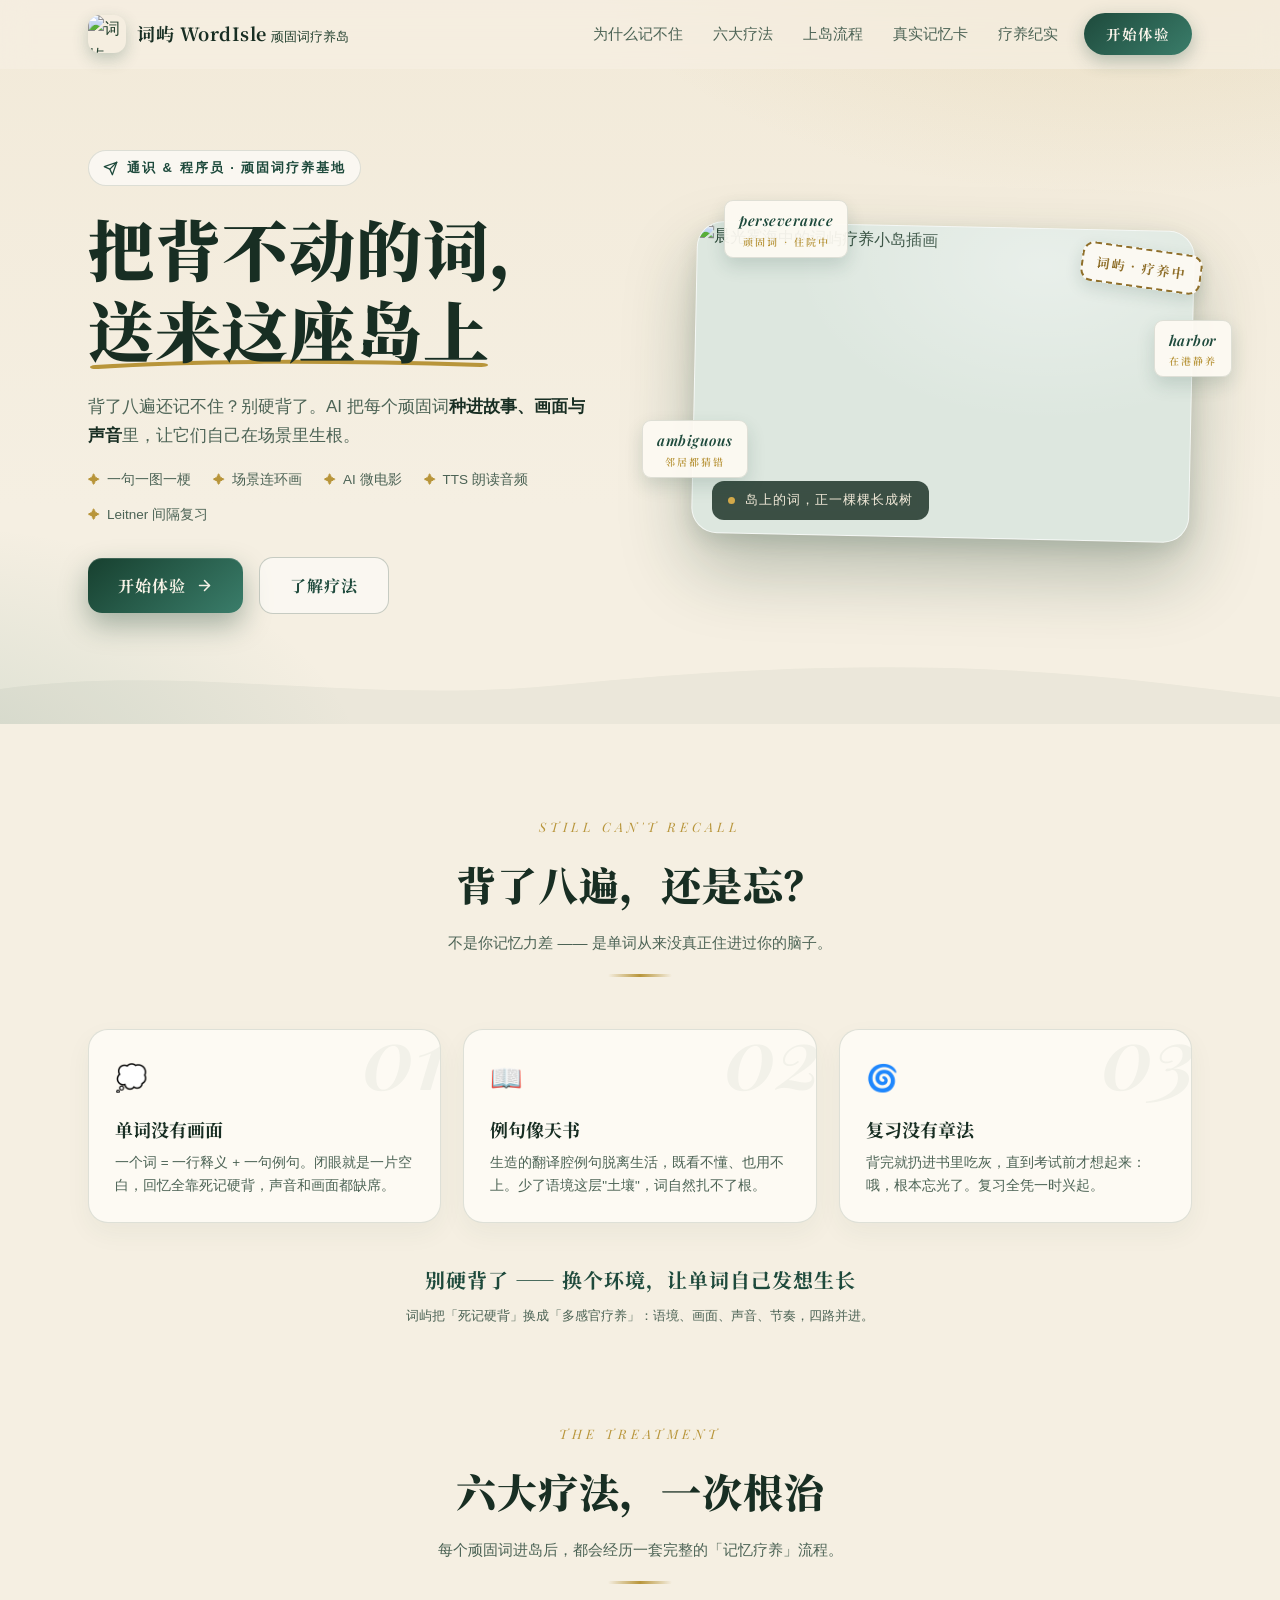
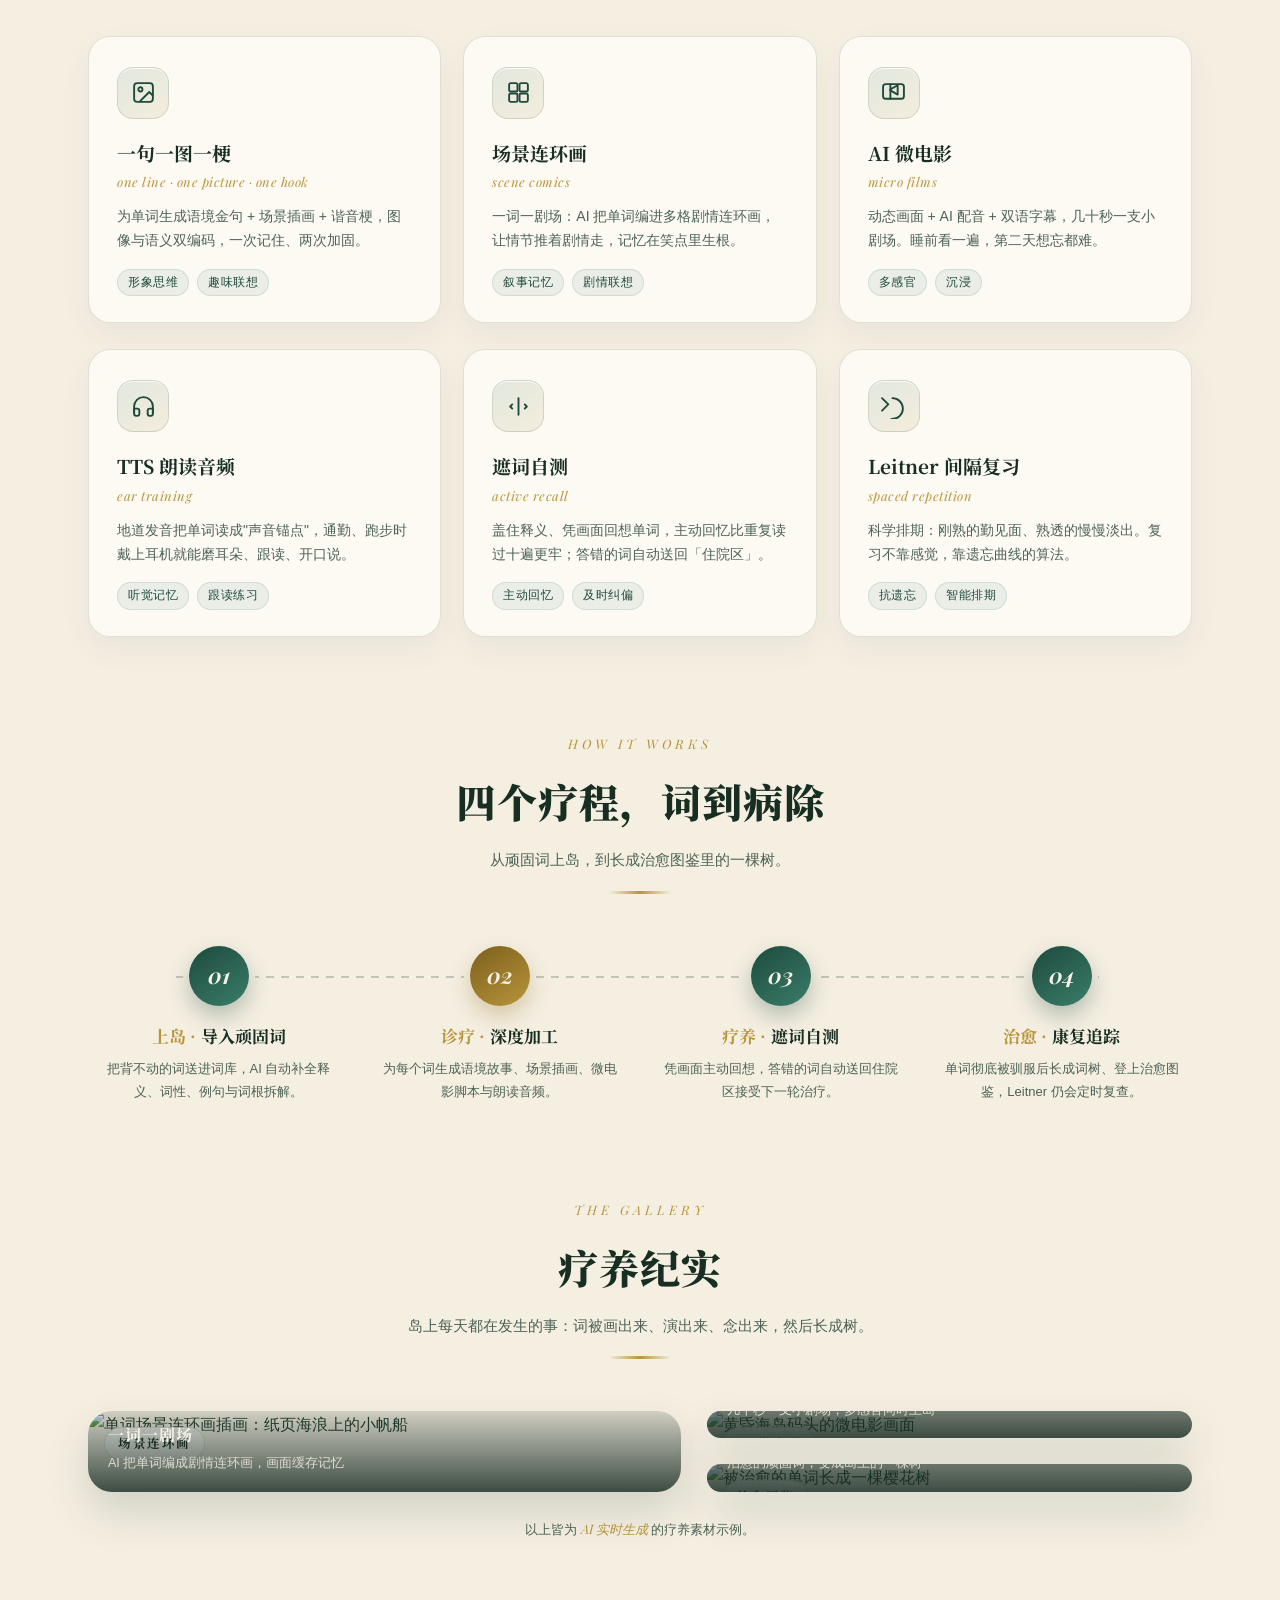
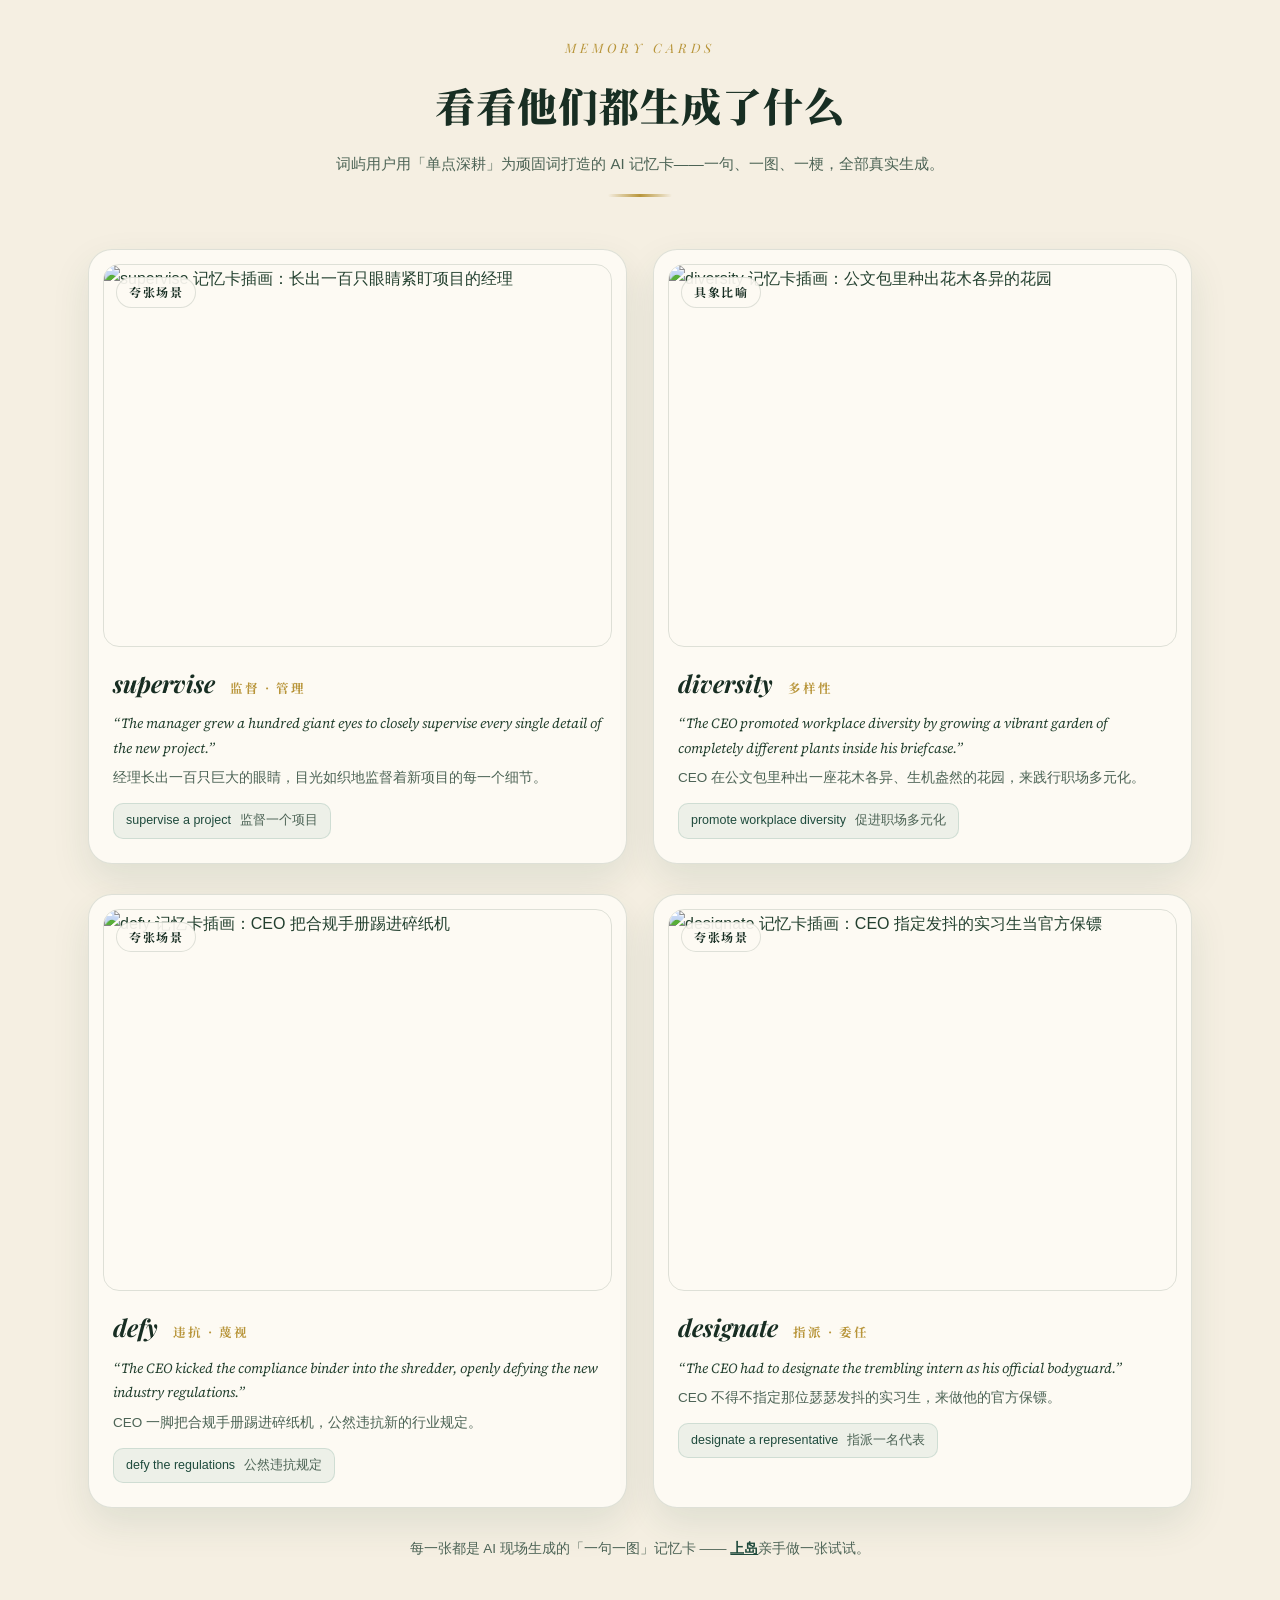
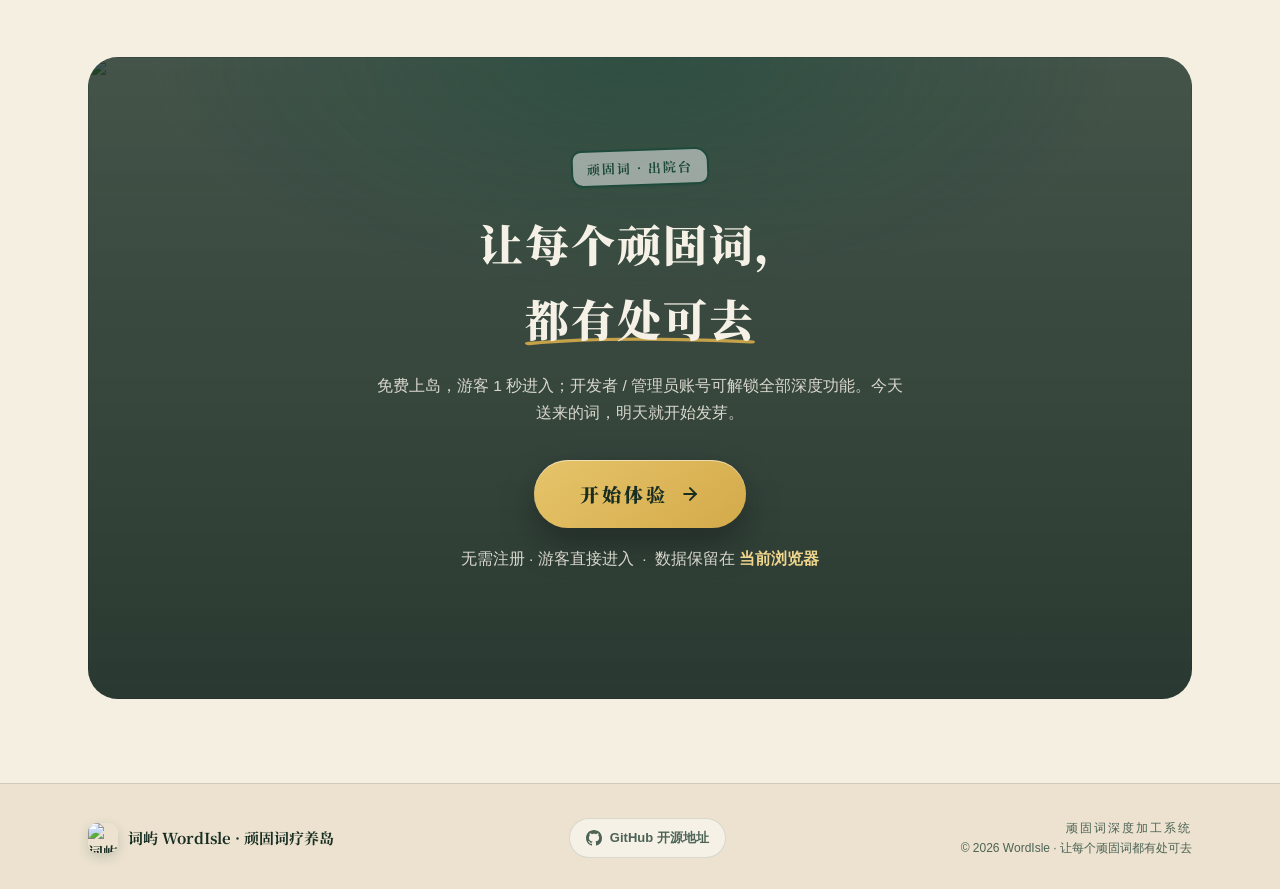
==== commit 113cf49b: "feat(ui): 介绍页/登录页/主应用页接入品牌 logo 将项目根目录正方形品牌 logo 引入静态目录 /static/images/logo.png，替换三端头部与页脚的原 emoji 图标" ====
--- a/mvp/templates/landing.html
+++ b/mvp/templates/landing.html
@@ -99,6 +99,11 @@
     background: linear-gradient(140deg, var(--accent-deep), var(--accent));
     box-shadow: 0 6px 16px rgba(30,74,60,0.28), inset 0 1px 0 rgba(255,255,255,0.2);
   }
+  .nav-brand .nav-logo {
+    width: 38px; height: 38px; flex: none; border-radius: 12px;
+    object-fit: cover;
+    box-shadow: 0 6px 16px rgba(30,74,60,0.24);
+  }
   .nav-brand .nav-name { font-family: var(--serif); font-weight: 700; font-size: 18px; letter-spacing: .5px; color: var(--ink-deep); }
   .nav-brand .nav-name small { display: block; font-size: 10.5px; letter-spacing: 3px; color: var(--ink-soft); font-weight: 600; }
   .nav-links { display: flex; gap: 30px; align-items: center; }
@@ -461,6 +466,10 @@
     width: 30px; height: 30px; border-radius: 9px; display: flex; align-items: center; justify-content: center; font-size: 15px;
     background: linear-gradient(140deg, var(--accent-deep), var(--accent));
   }
+  .footer-brand .footer-logo {
+    width: 30px; height: 30px; border-radius: 9px; object-fit: cover;
+    box-shadow: 0 4px 12px rgba(30,74,60,0.18);
+  }
   .footer-meta { text-align: right; }
   .footer-meta p { font-size: 12px; color: var(--ink-soft); }
   .footer-meta p:first-child { letter-spacing: 2px; }
@@ -530,7 +539,7 @@
 <header class="site-nav" id="site-nav">
   <div class="nav-inner">
     <a class="nav-brand" href="#top" aria-label="词屿 WordIsle 首页">
-      <div class="nav-icon">🏝️</div>
+      <img class="nav-logo" src="/static/images/logo.png" alt="词屿 WordIsle 品牌 logo">
       <div>
         <span class="nav-name">词屿 WordIsle</span>
         <small>顽固词疗养岛</small>
@@ -857,7 +866,7 @@
 <footer class="site-footer">
   <div class="footer-inner">
     <div class="footer-brand">
-      <div class="nav-icon">🏝️</div>
+      <img class="footer-logo" src="/static/images/logo.png" alt="词屿 WordIsle 品牌 logo">
       <span>词屿 WordIsle · 顽固词疗养岛</span>
     </div>
     <a class="footer-gh" href="https://github.com/user0752/WordIsle" target="_blank" rel="noopener noreferrer">
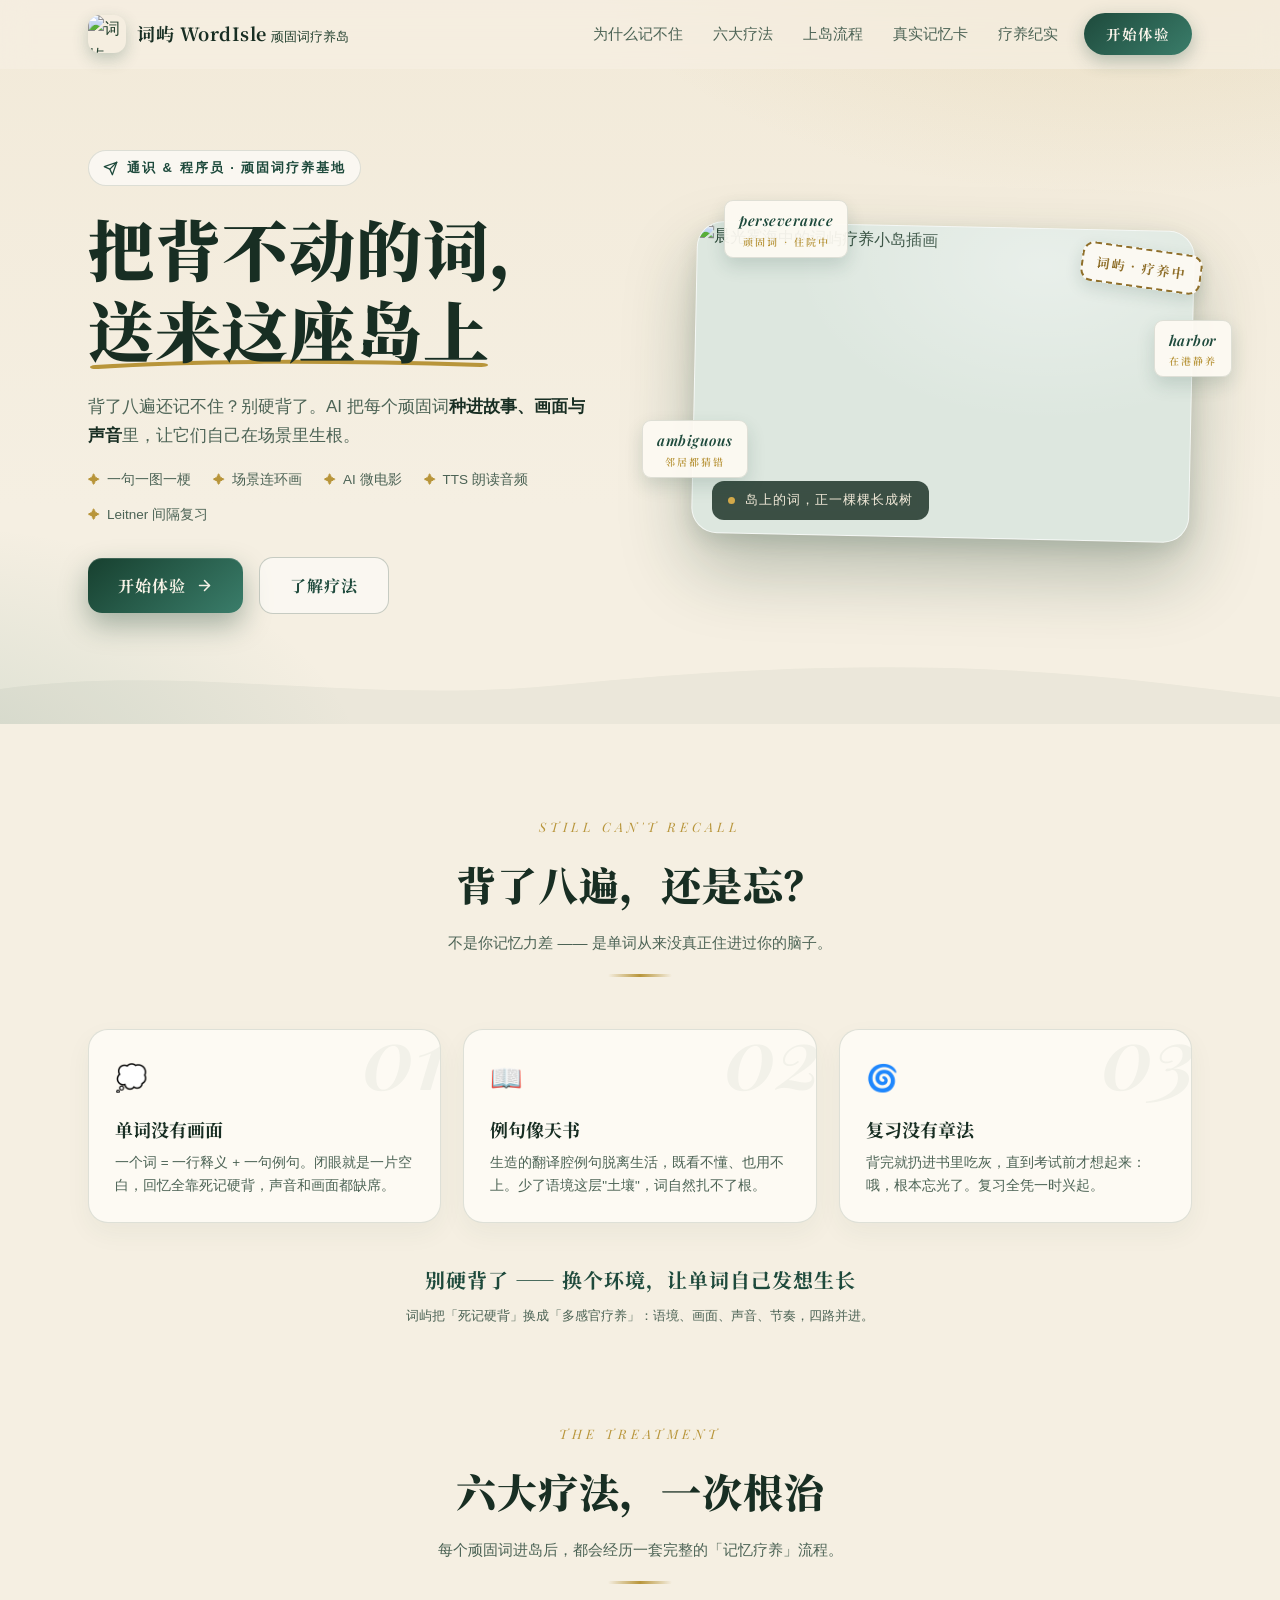
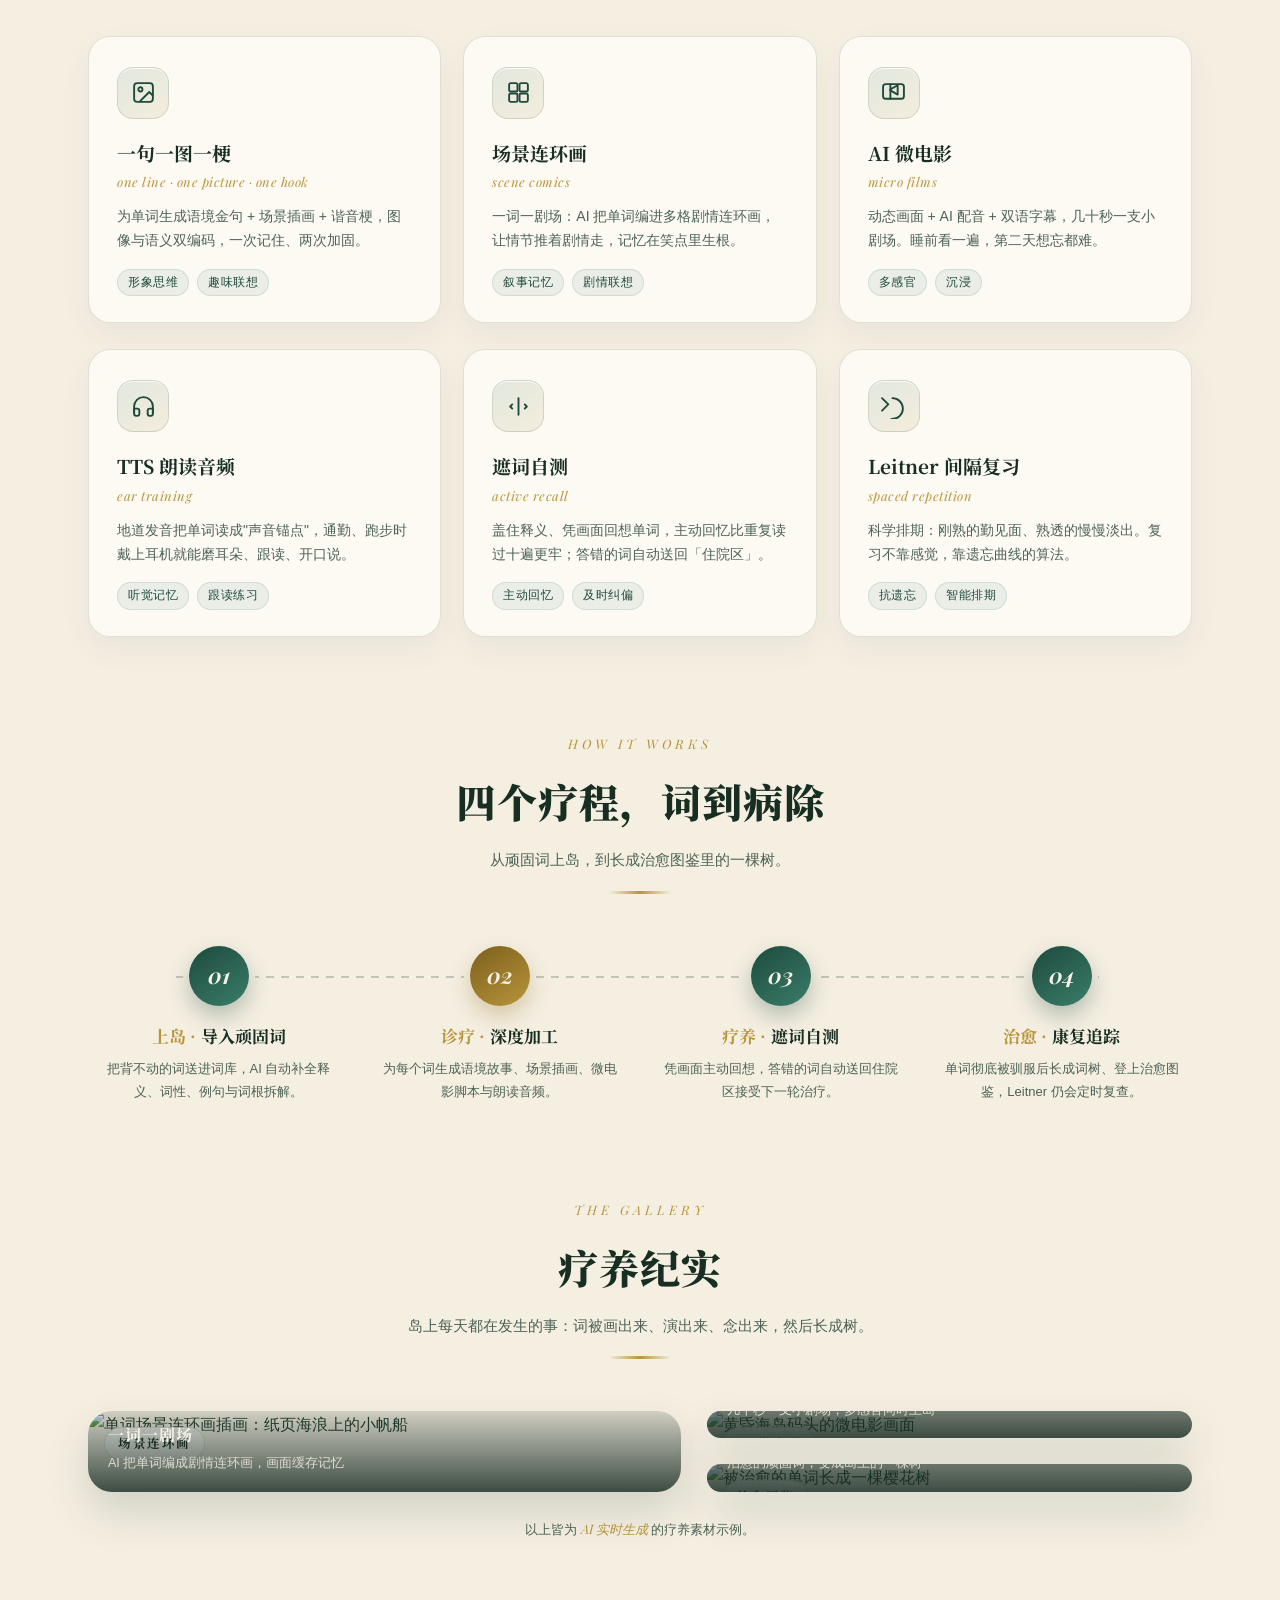
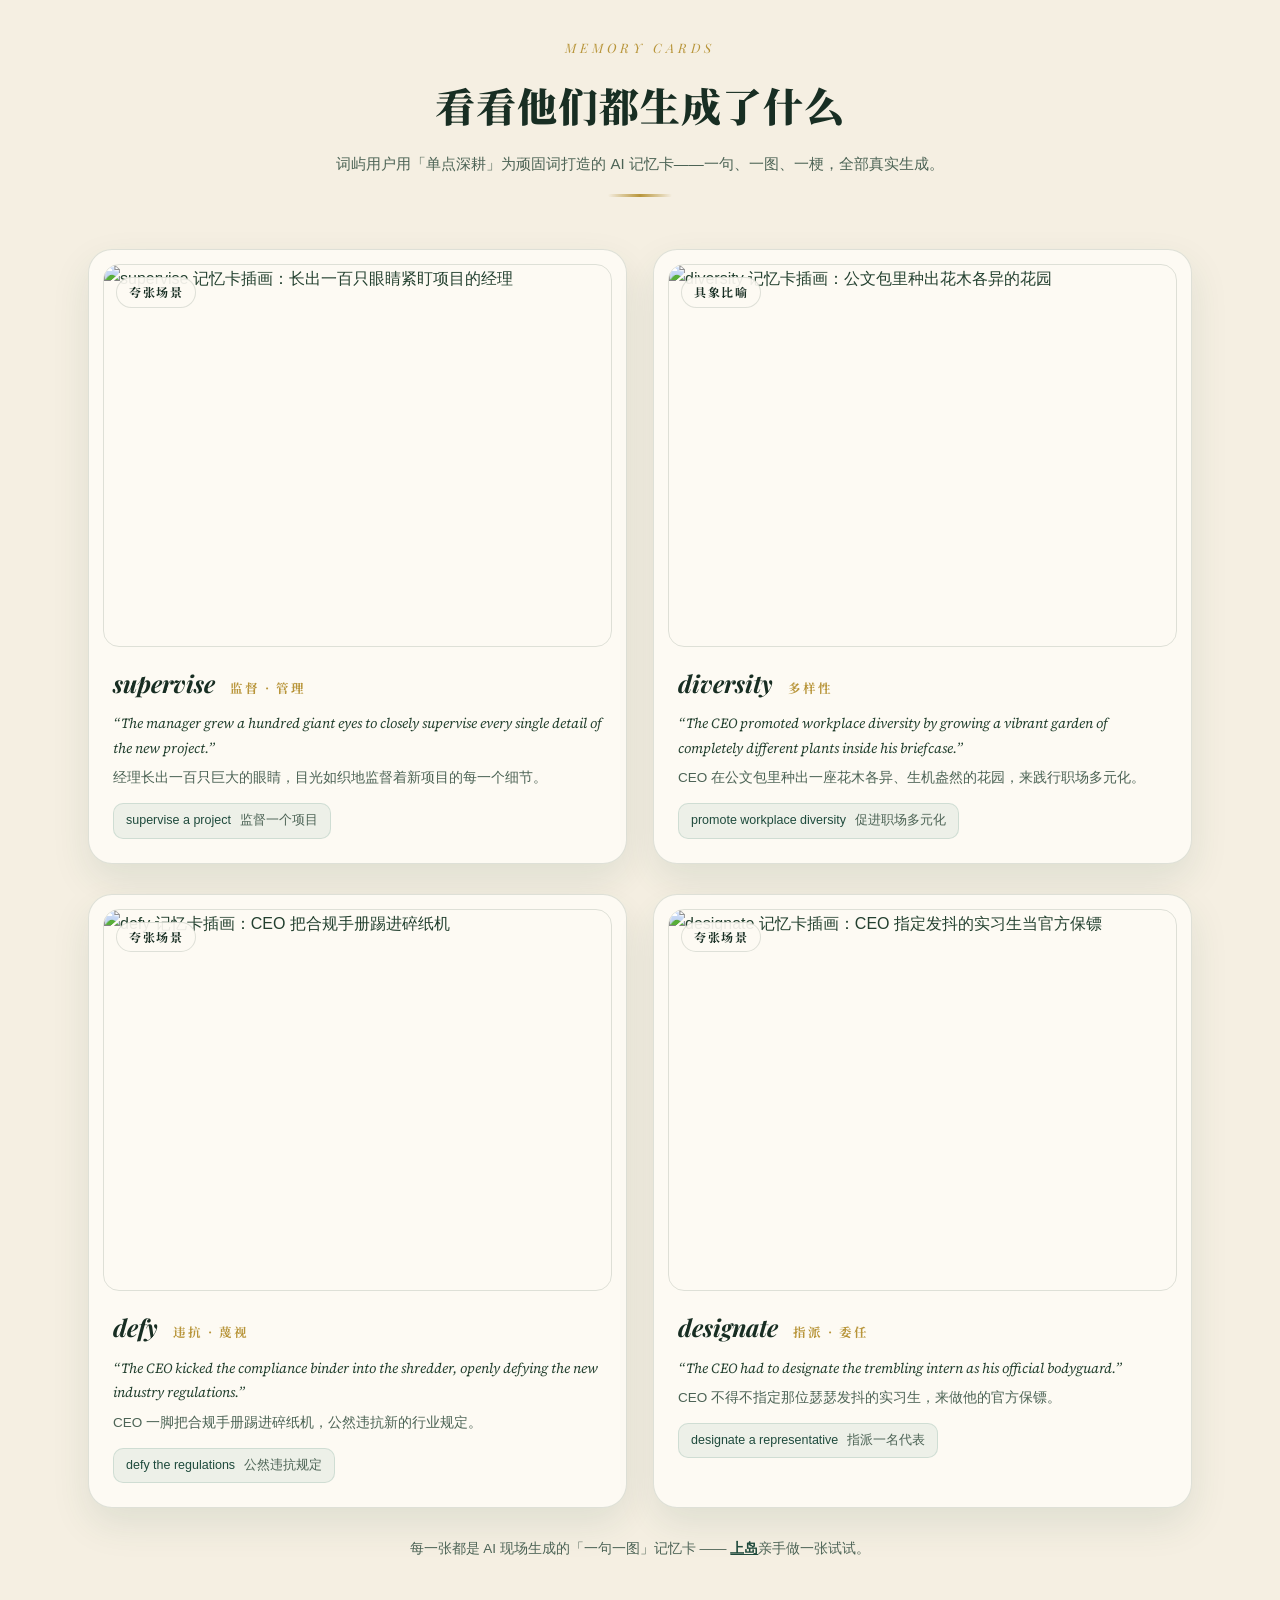
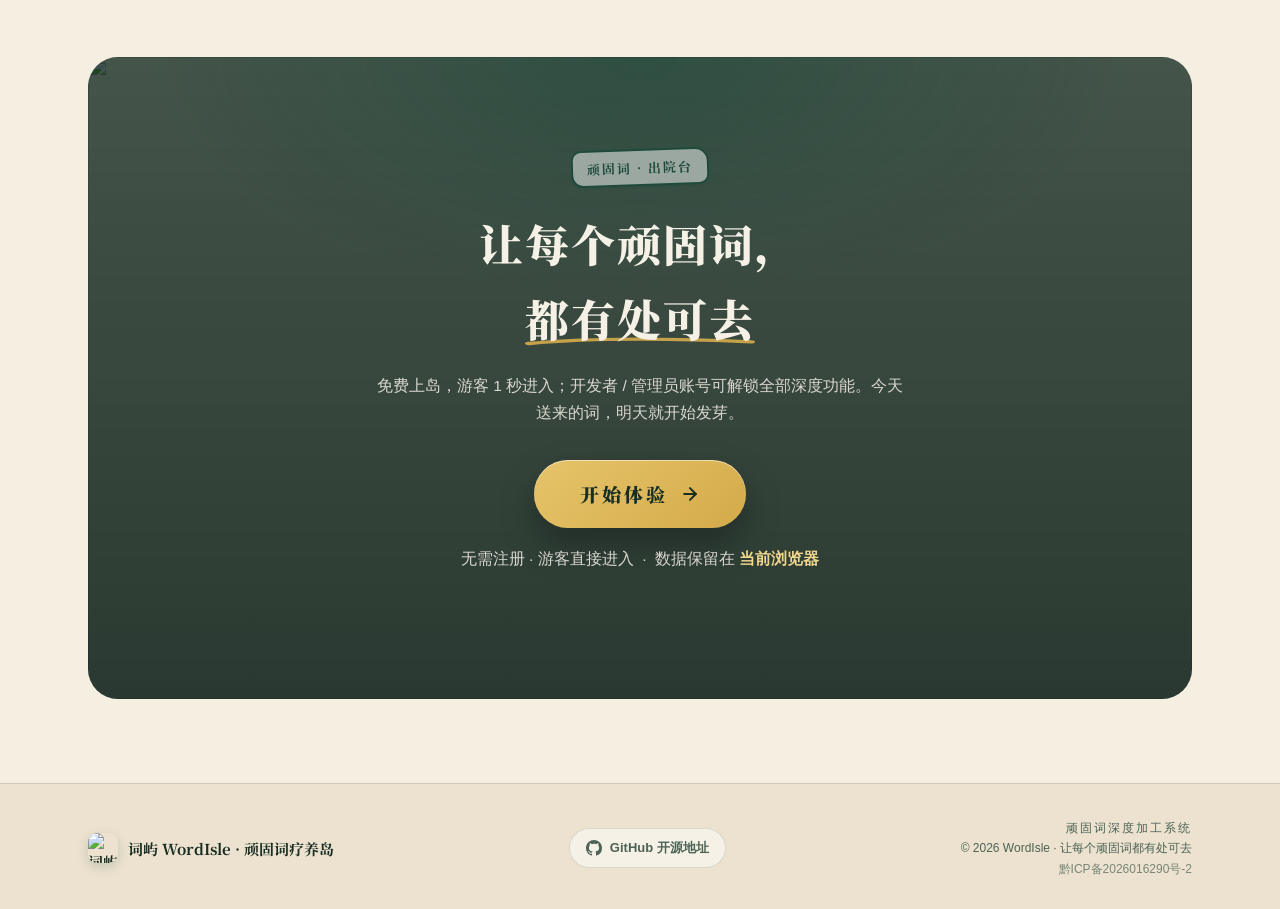
==== commit 10b7808e: "feat(compliance): 页面展示 ICP 备案号 - 落地页与登录页底部增加黔ICP备2026016290号-2 及工信部备案链接 - landing.html 页脚 footer-met" ====
--- a/mvp/templates/landing.html
+++ b/mvp/templates/landing.html
@@ -876,6 +876,10 @@
     <div class="footer-meta">
       <p>顽固词深度加工系统</p>
       <p>© 2026 WordIsle · 让每个顽固词都有处可去</p>
+      <p>
+        <a href="https://beian.miit.gov.cn/" target="_blank" rel="noopener noreferrer"
+           style="color:inherit;text-decoration:none;opacity:.72;">黔ICP备2026016290号-2</a>
+      </p>
     </div>
   </div>
 </footer>
